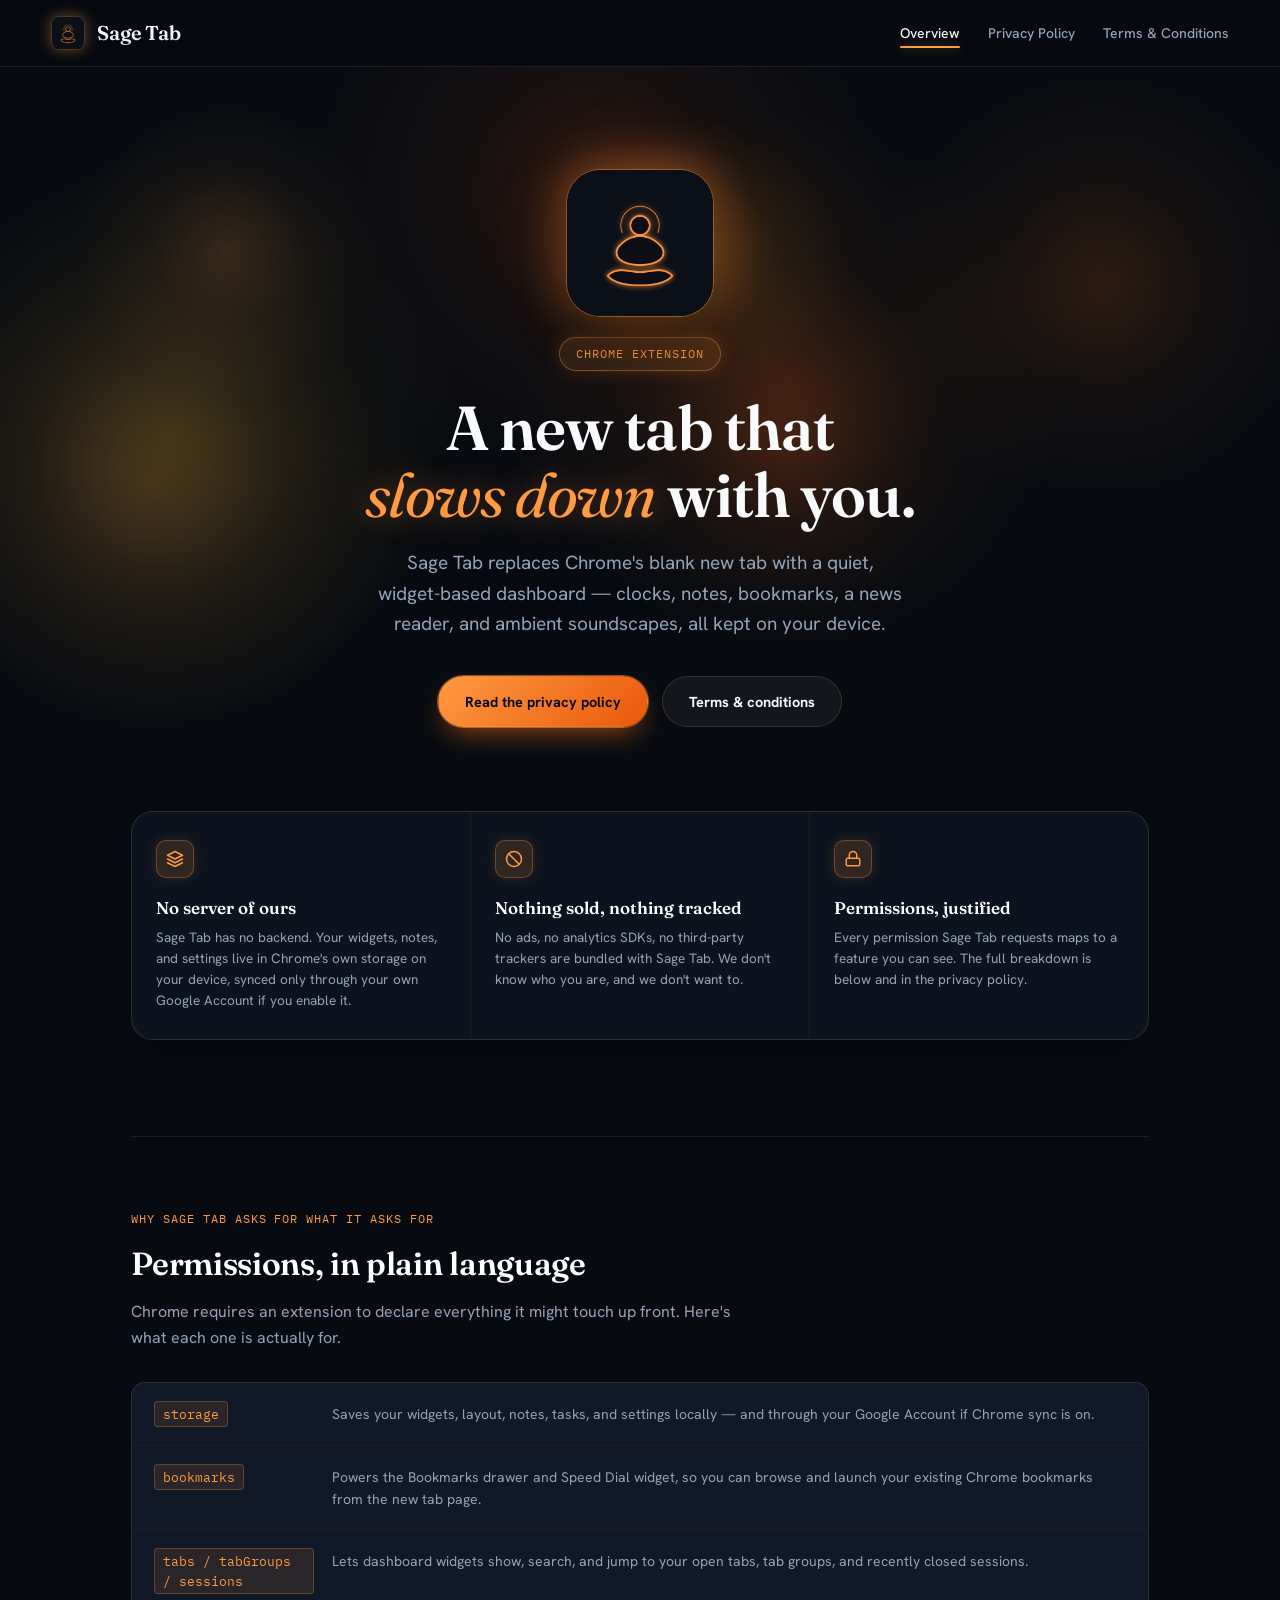
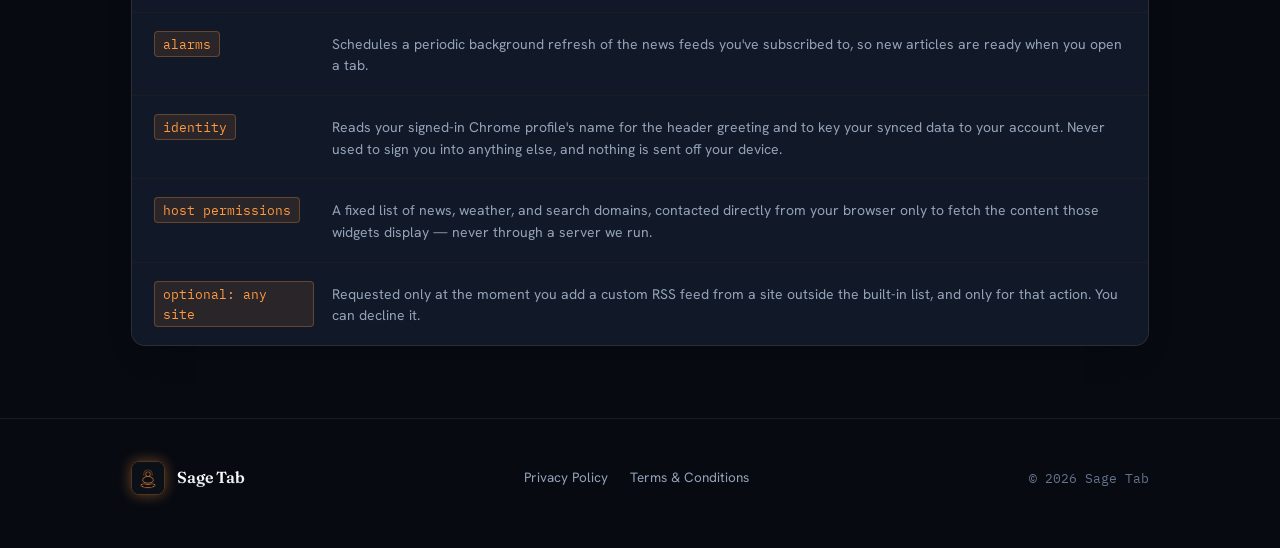
==== index.html @ a37ecef6 "Center larger glowing Zen hero icon above eyebrow and optimize full mobile responsiveness" ====
<!doctype html>
<html lang="en">
<head>
  <meta charset="UTF-8" />
  <meta name="viewport" content="width=device-width, initial-scale=1.0" />
  <title>Sage Tab — A Calm, Intentional New Tab</title>
  <meta name="description" content="Sage Tab is a customizable new-tab dashboard for Chrome: widgets, ambient soundscapes, focus tools, and a smarter search bar. This site hosts its privacy policy and terms." />
  <link rel="icon" href="assets/sage-tab-badge.png?v=4.0" />
  <link rel="preconnect" href="https://fonts.googleapis.com" />
  <link rel="preconnect" href="https://fonts.gstatic.com" crossorigin />
  <link href="https://fonts.googleapis.com/css2?family=Fraunces:ital,wght@0,400..700;1,400..500&family=Hanken+Grotesk:wght@400;500;600;700&family=IBM+Plex+Mono:wght@400;500&display=swap" rel="stylesheet" />
  <link rel="stylesheet" href="assets/style.css?v=4.0" />
</head>
<body>

  <nav class="site-nav">
    <a class="brand" href="index.html">
      <img src="assets/sage-tab-badge.png?v=4.0" alt="Sage Tab Logo" />
      <span>Sage Tab</span>
    </a>
    <ul class="nav-links">
      <li><a href="index.html" aria-current="page">Overview</a></li>
      <li><a href="privacy-policy.html">Privacy Policy</a></li>
      <li><a href="terms.html">Terms &amp; Conditions</a></li>
    </ul>
  </nav>

  <header class="hero">
    <canvas id="hero-canvas" aria-hidden="true"></canvas>
    <div class="wrap hero-content">
      <div class="hero-icon-wrap">
        <img src="assets/sage-tab-badge.png?v=4.0" alt="Sage Tab Icon" class="hero-brand-icon" />
      </div>
      <div class="hero-eyebrow-wrap">
        <span class="eyebrow">Chrome extension</span>
      </div>
      <h1>A new tab that<br /><em>slows down</em> with you.</h1>
      <p class="lede">
        Sage Tab replaces Chrome's blank new tab with a quiet, widget-based dashboard —
        clocks, notes, bookmarks, a news reader, and ambient soundscapes, all kept
        on your device.
      </p>
      <div class="hero-actions">
        <a class="btn btn-primary" href="privacy-policy.html">Read the privacy policy</a>
        <a class="btn btn-ghost" href="terms.html">Terms &amp; conditions</a>
      </div>
    </div>
  </header>

  <main class="wrap">
    <section class="practice-grid" aria-label="Data practices at a glance">
      <div class="practice-cell">
        <div class="glyph" aria-hidden="true">
          <svg width="18" height="18" viewBox="0 0 24 24" fill="none" stroke="currentColor" stroke-width="2" stroke-linecap="round" stroke-linejoin="round"><path d="M12 2 2 7l10 5 10-5-10-5Z"/><path d="M2 17l10 5 10-5"/><path d="M2 12l10 5 10-5"/></svg>
        </div>
        <h3>No server of ours</h3>
        <p>Sage Tab has no backend. Your widgets, notes, and settings live in Chrome's own storage on your device, synced only through your own Google Account if you enable it.</p>
      </div>
      <div class="practice-cell">
        <div class="glyph" aria-hidden="true">
          <svg width="18" height="18" viewBox="0 0 24 24" fill="none" stroke="currentColor" stroke-width="2" stroke-linecap="round" stroke-linejoin="round"><circle cx="12" cy="12" r="10"/><line x1="4.9" y1="4.9" x2="19.1" y2="19.1"/></svg>
        </div>
        <h3>Nothing sold, nothing tracked</h3>
        <p>No ads, no analytics SDKs, no third-party trackers are bundled with Sage Tab. We don't know who you are, and we don't want to.</p>
      </div>
      <div class="practice-cell">
        <div class="glyph" aria-hidden="true">
          <svg width="18" height="18" viewBox="0 0 24 24" fill="none" stroke="currentColor" stroke-width="2" stroke-linecap="round" stroke-linejoin="round"><rect x="3" y="11" width="18" height="10" rx="2"/><path d="M7 11V7a5 5 0 0 1 10 0v4"/></svg>
        </div>
        <h3>Permissions, justified</h3>
        <p>Every permission Sage Tab requests maps to a feature you can see. The full breakdown is below and in the privacy policy.</p>
      </div>
    </section>

    <section class="section" id="permissions">
      <div class="section-head">
        <p class="kicker">Why Sage Tab asks for what it asks for</p>
        <h2>Permissions, in plain language</h2>
        <p>Chrome requires an extension to declare everything it might touch up front. Here's what each one is actually for.</p>
      </div>
      <div class="perm-list">
        <div class="perm-row">
          <code>storage</code>
          <p>Saves your widgets, layout, notes, tasks, and settings locally — and through your Google Account if Chrome sync is on.</p>
        </div>
        <div class="perm-row">
          <code>bookmarks</code>
          <p>Powers the Bookmarks drawer and Speed Dial widget, so you can browse and launch your existing Chrome bookmarks from the new tab page.</p>
        </div>
        <div class="perm-row">
          <code>tabs / tabGroups / sessions</code>
          <p>Lets dashboard widgets show, search, and jump to your open tabs, tab groups, and recently closed sessions.</p>
        </div>
        <div class="perm-row">
          <code>alarms</code>
          <p>Schedules a periodic background refresh of the news feeds you've subscribed to, so new articles are ready when you open a tab.</p>
        </div>
        <div class="perm-row">
          <code>identity</code>
          <p>Reads your signed-in Chrome profile's name for the header greeting and to key your synced data to your account. Never used to sign you into anything else, and nothing is sent off your device.</p>
        </div>
        <div class="perm-row">
          <code>host permissions</code>
          <p>A fixed list of news, weather, and search domains, contacted directly from your browser only to fetch the content those widgets display — never through a server we run.</p>
        </div>
        <div class="perm-row">
          <code>optional: any site</code>
          <p>Requested only at the moment you add a custom RSS feed from a site outside the built-in list, and only for that action. You can decline it.</p>
        </div>
      </div>
    </section>
  </main>

  <footer>
    <div class="wrap footer-inner">
      <a class="brand" href="index.html">
        <img src="assets/sage-tab-badge.png?v=4.0" alt="Sage Tab Logo" />
        <span>Sage Tab</span>
      </a>
      <ul class="foot-links">
        <li><a href="privacy-policy.html">Privacy Policy</a></li>
        <li><a href="terms.html">Terms &amp; Conditions</a></li>
      </ul>
      <p class="copyright">© 2026 Sage Tab</p>
    </div>
  </footer>

  <script src="assets/hero.js?v=4.0"></script>
</body>
</html>
---- assets/style.css ----
/* ============================================================
   Sage Tab — Official Public Site
   Palette: Obsidian Dark Glass & Radiant Glowing Orange (#ff9a40)
   Full mobile responsiveness across all viewport breakpoints.
   ============================================================ */

:root {
  --bg: #070b11;
  --bg-raised: #0d131e;
  --surface: #111827;
  --surface-border: rgba(255, 154, 64, 0.18);
  --hairline: rgba(255, 255, 255, 0.08);

  --text: #f8fafc;
  --text-dim: #94a3b8;
  --text-faint: #64748b;

  --orange: #ff9a40;
  --orange-vibrant: #f97316;
  --orange-deep: #ea580c;
  --orange-glow: rgba(255, 154, 64, 0.4);
  --orange-subtle: rgba(255, 154, 64, 0.12);
  --orange-border: rgba(255, 154, 64, 0.35);

  --radius-sm: 8px;
  --radius-md: 14px;
  --radius-lg: 22px;

  --font-display: "Fraunces", "Iowan Old Style", ui-serif, Georgia, serif;
  --font-body: "Hanken Grotesk", "Segoe UI", system-ui, -apple-system, sans-serif;
  --font-mono: "IBM Plex Mono", ui-monospace, "SFMono-Regular", Menlo, monospace;

  color-scheme: dark;
}

* {
  box-sizing: border-box;
}

html, body {
  max-width: 100%;
  overflow-x: hidden;
}

html {
  scroll-behavior: smooth;
}

@media (prefers-reduced-motion: reduce) {
  html {
    scroll-behavior: auto;
  }
  *,
  *::before,
  *::after {
    animation-duration: 0.001ms !important;
    animation-iteration-count: 1 !important;
    transition-duration: 0.001ms !important;
  }
}

body {
  margin: 0;
  background: var(--bg);
  color: var(--text);
  font-family: var(--font-body);
  font-size: 16px;
  line-height: 1.6;
  -webkit-font-smoothing: antialiased;
}

::selection {
  background: var(--orange-glow);
  color: #ffffff;
}

a {
  color: var(--orange);
  text-decoration-color: rgba(255, 154, 64, 0.35);
  text-underline-offset: 3px;
  transition: color 0.15s ease, text-decoration-color 0.15s ease;
}
a:hover {
  color: #ffb366;
  text-decoration-color: #ffb366;
}
a:focus-visible,
button:focus-visible {
  outline: 2px solid var(--orange);
  outline-offset: 3px;
  border-radius: 4px;
}

img {
  max-width: 100%;
}

/* ---------- layout shell ---------- */

.wrap {
  width: 100%;
  max-width: 1120px;
  margin: 0 auto;
  padding: 0 clamp(16px, 4vw, 56px);
}

.site-nav {
  position: sticky;
  top: 0;
  z-index: 40;
  display: flex;
  align-items: center;
  justify-content: space-between;
  padding: 16px clamp(16px, 4vw, 56px);
  background: rgba(7, 11, 17, 0.92);
  backdrop-filter: blur(18px);
  -webkit-backdrop-filter: blur(18px);
  border-bottom: 1px solid var(--hairline);
  transition: padding 0.2s ease;
}

.brand {
  display: inline-flex;
  align-items: center;
  gap: 12px;
  text-decoration: none;
  color: var(--text);
  transition: opacity 0.15s ease;
}
.brand:hover {
  opacity: 0.95;
}
.brand img {
  width: 34px;
  height: 34px;
  object-fit: cover;
  border-radius: 8px;
  box-shadow: 0 0 14px var(--orange-glow);
  display: block;
  border: 1px solid rgba(255, 154, 64, 0.3);
  transition: transform 0.2s cubic-bezier(0.16, 1, 0.3, 1), box-shadow 0.2s ease;
}
.brand:hover img {
  transform: scale(1.08);
  box-shadow: 0 0 20px rgba(255, 154, 64, 0.7);
}
.brand span {
  font-family: var(--font-display);
  font-weight: 600;
  font-size: 20px;
  letter-spacing: -0.01em;
  background: linear-gradient(180deg, #ffffff 40%, #cbd5e1 100%);
  -webkit-background-clip: text;
  -webkit-text-fill-color: transparent;
}

.nav-links {
  display: flex;
  align-items: center;
  gap: clamp(12px, 2.5vw, 28px);
  list-style: none;
  margin: 0;
  padding: 0;
}
.nav-links a {
  color: var(--text-dim);
  font-size: 14px;
  font-weight: 500;
  text-decoration: none;
  transition: color 0.15s ease;
  white-space: nowrap;
}
.nav-links a:hover,
.nav-links a[aria-current="page"] {
  color: var(--text);
}
.nav-links a[aria-current="page"] {
  position: relative;
}
.nav-links a[aria-current="page"]::after {
  content: "";
  position: absolute;
  left: 0;
  right: 0;
  bottom: -6px;
  height: 2px;
  background: var(--orange);
  border-radius: 2px;
  box-shadow: 0 0 10px var(--orange-glow);
}

/* ---------- hero ---------- */

.hero {
  position: relative;
  overflow: hidden;
  padding: clamp(48px, 8vw, 104px) 0 clamp(44px, 7vw, 84px);
  text-align: center;
}

#hero-canvas {
  position: absolute;
  inset: 0;
  width: 100%;
  height: 100%;
  z-index: 0;
  opacity: 0.9;
  pointer-events: none;
}

.hero-content {
  position: relative;
  z-index: 1;
  display: flex;
  flex-direction: column;
  align-items: center;
  text-align: center;
}

/* Master Hero Brand Mark — Perfectly Centered Above Eyebrow */
.hero-icon-wrap {
  position: relative;
  display: flex;
  align-items: center;
  justify-content: center;
  margin: 0 auto 20px auto;
  width: fit-content;
}
.hero-icon-wrap::before {
  content: "";
  position: absolute;
  inset: -32px;
  border-radius: 50%;
  background: radial-gradient(circle, rgba(255, 154, 64, 0.45) 0%, rgba(234, 88, 12, 0.18) 50%, transparent 75%);
  filter: blur(28px);
  z-index: -1;
  pointer-events: none;
  animation: pulseAura 4.5s ease-in-out infinite alternate;
}
@keyframes pulseAura {
  0% {
    transform: scale(0.92);
    opacity: 0.7;
  }
  100% {
    transform: scale(1.1);
    opacity: 1;
  }
}
.hero-brand-icon {
  width: clamp(124px, 16vw, 148px);
  height: clamp(124px, 16vw, 148px);
  object-fit: cover;
  border-radius: clamp(26px, 3.5vw, 34px);
  box-shadow: 0 0 45px var(--orange-glow), 0 16px 40px rgba(0, 0, 0, 0.75);
  border: 1.5px solid rgba(255, 154, 64, 0.45);
  transition: transform 0.3s cubic-bezier(0.16, 1, 0.3, 1), box-shadow 0.3s ease;
  display: block;
}
.hero-brand-icon:hover {
  transform: scale(1.06) translateY(-3px);
  box-shadow: 0 0 60px rgba(255, 154, 64, 0.8), 0 20px 50px rgba(0, 0, 0, 0.85);
}

/* Eyebrow Block Wrapper */
.hero-eyebrow-wrap {
  display: flex;
  justify-content: center;
  align-items: center;
  width: 100%;
  margin: 0 auto 24px auto;
}

.eyebrow {
  display: inline-flex;
  align-items: center;
  justify-content: center;
  gap: 8px;
  font-family: var(--font-mono);
  font-size: 12px;
  letter-spacing: 0.08em;
  text-transform: uppercase;
  color: var(--orange);
  background: rgba(255, 154, 64, 0.12);
  border: 1px solid rgba(255, 154, 64, 0.38);
  box-shadow: 0 0 18px rgba(255, 154, 64, 0.18);
  padding: 6px 16px;
  border-radius: 999px;
  margin: 0;
}

.hero h1 {
  font-family: var(--font-display);
  font-weight: 600;
  font-size: clamp(34px, 5.5vw, 62px);
  line-height: 1.08;
  letter-spacing: -0.015em;
  margin: 0 0 20px;
  text-wrap: balance;
}
.hero h1 em {
  font-style: italic;
  font-weight: 400;
  color: var(--orange);
  text-shadow: 0 0 35px rgba(255, 154, 64, 0.45);
}

.hero p.lede {
  max-width: 580px;
  margin: 0 auto 36px;
  color: var(--text-dim);
  font-size: clamp(15.5px, 2vw, 19px);
  line-height: 1.6;
  text-wrap: balance;
}

.hero-actions {
  display: flex;
  align-items: center;
  justify-content: center;
  gap: 14px;
  flex-wrap: wrap;
  width: 100%;
}

.btn {
  display: inline-flex;
  align-items: center;
  justify-content: center;
  gap: 8px;
  padding: 13px 26px;
  border-radius: 999px;
  font-size: 14.5px;
  font-weight: 700;
  text-decoration: none;
  border: 1px solid transparent;
  cursor: pointer;
  transition: transform 0.15s cubic-bezier(0.2, 0, 0, 1), background 0.2s ease, border-color 0.2s ease, box-shadow 0.2s ease;
  white-space: nowrap;
}
.btn:active {
  transform: scale(0.96);
}
.btn-primary {
  background: linear-gradient(135deg, #ff9a40 0%, #ea580c 100%);
  color: #070b11;
  box-shadow: 0 0 0 1px rgba(255, 154, 64, 0.5), 0 12px 28px -8px rgba(249, 115, 22, 0.6);
}
.btn-primary:hover {
  background: linear-gradient(135deg, #ffb366 0%, #f97316 100%);
  color: #04070a;
  box-shadow: 0 0 0 1px rgba(255, 154, 64, 0.7), 0 16px 36px -8px rgba(249, 115, 22, 0.75);
  transform: translateY(-1px);
}
.btn-ghost {
  background: rgba(255, 255, 255, 0.05);
  border-color: var(--surface-border);
  color: var(--text);
  backdrop-filter: blur(8px);
  -webkit-backdrop-filter: blur(8px);
}
.btn-ghost:hover {
  background: rgba(255, 154, 64, 0.1);
  border-color: var(--orange-border);
  color: #ffffff;
  transform: translateY(-1px);
}

/* ---------- data-practices strip ---------- */

.practice-grid {
  display: grid;
  grid-template-columns: repeat(3, 1fr);
  gap: 1px;
  background: var(--hairline);
  border: 1px solid var(--hairline);
  border-radius: var(--radius-lg);
  overflow: hidden;
  margin: 0 0 clamp(48px, 8vw, 96px);
  box-shadow: 0 20px 40px -20px rgba(0, 0, 0, 0.6);
}
.practice-cell {
  background: var(--bg-raised);
  padding: 28px 24px;
  transition: background 0.2s ease;
}
.practice-cell:hover {
  background: var(--surface);
}
.practice-cell .glyph {
  width: 38px;
  height: 38px;
  border-radius: 10px;
  background: rgba(255, 154, 64, 0.14);
  border: 1px solid rgba(255, 154, 64, 0.3);
  color: var(--orange);
  display: flex;
  align-items: center;
  justify-content: center;
  margin-bottom: 16px;
  box-shadow: 0 0 12px rgba(255, 154, 64, 0.15);
}
.practice-cell h3 {
  font-family: var(--font-display);
  font-weight: 600;
  font-size: 17px;
  margin: 0 0 6px;
  color: #ffffff;
}
.practice-cell p {
  margin: 0;
  color: var(--text-dim);
  font-size: 13.5px;
  line-height: 1.55;
}

/* ---------- section shell (index sections) ---------- */

.section {
  padding: clamp(36px, 6vw, 72px) 0;
  border-top: 1px solid var(--hairline);
}
.section-head {
  max-width: 620px;
  margin: 0 0 32px;
}
.section-head .kicker {
  font-family: var(--font-mono);
  font-size: 12px;
  letter-spacing: 0.08em;
  text-transform: uppercase;
  color: var(--orange);
  margin: 0 0 10px;
}
.section-head h2 {
  font-family: var(--font-display);
  font-weight: 600;
  font-size: clamp(24px, 3.4vw, 32px);
  margin: 0 0 10px;
  letter-spacing: -0.01em;
  color: #ffffff;
}
.section-head p {
  color: var(--text-dim);
  margin: 0;
}

.perm-list {
  display: grid;
  gap: 1px;
  background: var(--hairline);
  border: 1px solid var(--hairline);
  border-radius: var(--radius-md);
  overflow: hidden;
  box-shadow: 0 16px 32px -16px rgba(0, 0, 0, 0.4);
}
.perm-row {
  background: var(--surface);
  padding: 18px 22px;
  display: grid;
  grid-template-columns: 160px 1fr;
  gap: 18px;
  align-items: baseline;
  transition: background 0.15s ease;
}
.perm-row:hover {
  background: #151e2e;
}
.perm-row code {
  font-family: var(--font-mono);
  font-size: 12.5px;
  color: var(--orange);
  background: rgba(255, 154, 64, 0.1);
  border: 1px solid rgba(255, 154, 64, 0.28);
  padding: 2px 8px;
  border-radius: 4px;
  width: fit-content;
}
.perm-row p {
  margin: 0;
  color: var(--text-dim);
  font-size: 14px;
  line-height: 1.55;
}

/* ---------- article (policy pages) ---------- */

.article-head {
  padding: clamp(40px, 8vw, 80px) 0 20px;
  border-bottom: 1px solid var(--hairline);
  margin-bottom: 36px;
}
.article-head .kicker {
  font-family: var(--font-mono);
  font-size: 12px;
  letter-spacing: 0.08em;
  text-transform: uppercase;
  color: var(--orange);
  margin: 0 0 14px;
}
.article-head h1 {
  font-family: var(--font-display);
  font-weight: 600;
  font-size: clamp(30px, 5vw, 46px);
  letter-spacing: -0.015em;
  margin: 0 0 14px;
  text-wrap: balance;
  color: #ffffff;
}
.article-head .meta {
  color: var(--text-faint);
  font-size: 13.5px;
  font-family: var(--font-mono);
}

.article-layout {
  display: grid;
  grid-template-columns: 200px minmax(0, 680px);
  gap: 56px;
  padding-bottom: clamp(56px, 10vw, 120px);
}

.toc {
  position: sticky;
  top: 90px;
  align-self: start;
  font-size: 13px;
}
.toc h4 {
  margin: 0 0 12px;
  color: var(--text-faint);
  font-size: 11.5px;
  letter-spacing: 0.06em;
  text-transform: uppercase;
  font-weight: 600;
}
.toc ol {
  list-style: none;
  margin: 0;
  padding: 0;
  display: flex;
  flex-direction: column;
  gap: 9px;
}
.toc a {
  color: var(--text-dim);
  text-decoration: none;
  transition: color 0.15s ease;
}
.toc a:hover {
  color: var(--orange);
}

article.prose h2 {
  font-family: var(--font-display);
  font-weight: 600;
  font-size: 22px;
  margin: 36px 0 14px;
  letter-spacing: -0.01em;
  scroll-margin-top: 90px;
  color: #ffffff;
}
article.prose h2:first-child {
  margin-top: 0;
}
article.prose h3 {
  font-size: 16px;
  font-weight: 700;
  margin: 24px 0 8px;
  color: var(--text);
}
article.prose p {
  color: var(--text-dim);
  margin: 0 0 14px;
}
article.prose ul,
article.prose ol {
  color: var(--text-dim);
  margin: 0 0 16px;
  padding-left: 22px;
}
article.prose li {
  margin-bottom: 6px;
}
article.prose li::marker {
  color: var(--orange);
}
article.prose strong {
  color: var(--text);
  font-weight: 600;
}
article.prose a {
  font-weight: 500;
}
.placeholder {
  background: rgba(255, 154, 64, 0.14);
  border: 1px dashed rgba(255, 154, 64, 0.45);
  color: #ffb366;
  padding: 1px 6px;
  border-radius: 5px;
  font-family: var(--font-mono);
  font-size: 0.86em;
  white-space: nowrap;
}
.callout {
  background: var(--surface);
  border: 1px solid var(--surface-border);
  border-left: 3px solid var(--orange);
  border-radius: var(--radius-sm);
  padding: 16px 20px;
  margin: 0 0 22px;
  color: var(--text-dim);
  font-size: 14px;
  box-shadow: 0 8px 24px -8px rgba(0, 0, 0, 0.35);
}
.callout strong {
  color: var(--text);
}

/* ---------- footer ---------- */

footer {
  border-top: 1px solid var(--hairline);
  padding: 36px 0 48px;
  background: rgba(7, 11, 17, 0.6);
}
.footer-inner {
  display: flex;
  align-items: center;
  justify-content: space-between;
  flex-wrap: wrap;
  gap: 16px;
}
.footer-inner .brand span {
  font-size: 16px;
}
footer .foot-links {
  display: flex;
  gap: 22px;
  list-style: none;
  margin: 0;
  padding: 0;
  font-size: 13.5px;
}
footer .foot-links a {
  color: var(--text-dim);
  text-decoration: none;
  transition: color 0.15s ease;
}
footer .foot-links a:hover {
  color: var(--text);
}
footer .copyright {
  color: var(--text-faint);
  font-size: 12.5px;
  font-family: var(--font-mono);
}

/* ============================================================
   RESPONSIVE MEDIA QUERIES (TABLETS & MOBILE DEVICES)
   ============================================================ */

@media (max-width: 860px) {
  .article-layout {
    grid-template-columns: 1fr;
    gap: 28px;
  }
  .toc {
    position: static;
    border-bottom: 1px solid var(--hairline);
    padding-bottom: 20px;
  }
}

@media (max-width: 768px) {
  .practice-grid {
    grid-template-columns: 1fr;
    border-radius: var(--radius-md);
    margin-bottom: 44px;
  }
  .practice-cell {
    padding: 24px 20px;
  }
}

@media (max-width: 640px) {
  .site-nav {
    flex-direction: column;
    align-items: center;
    gap: 12px;
    padding: 12px 16px;
  }
  .nav-links {
    gap: 16px;
    flex-wrap: wrap;
    justify-content: center;
  }
  .nav-links a {
    font-size: 13.5px;
  }

  .hero {
    padding: 36px 0 36px;
  }
  .hero-icon-wrap {
    margin-bottom: 16px;
  }
  .hero-eyebrow-wrap {
    margin-bottom: 20px;
  }
  .hero-brand-icon {
    width: 112px;
    height: 112px;
    border-radius: 24px;
  }
  .hero h1 {
    font-size: 32px;
    line-height: 1.15;
    margin-bottom: 16px;
  }
  .hero p.lede {
    font-size: 15px;
    line-height: 1.55;
    margin-bottom: 28px;
    padding: 0 6px;
  }
  .hero-actions {
    flex-direction: column;
    width: 100%;
    gap: 12px;
  }
  .hero-actions .btn {
    width: 100%;
    justify-content: center;
    padding: 14px 20px;
  }

  .perm-row {
    grid-template-columns: 1fr;
    gap: 6px;
    padding: 14px 16px;
  }
  .perm-row code {
    word-break: break-all;
  }

  .footer-inner {
    flex-direction: column;
    text-align: center;
    gap: 16px;
  }
  footer .foot-links {
    justify-content: center;
    flex-wrap: wrap;
    gap: 14px;
  }
}
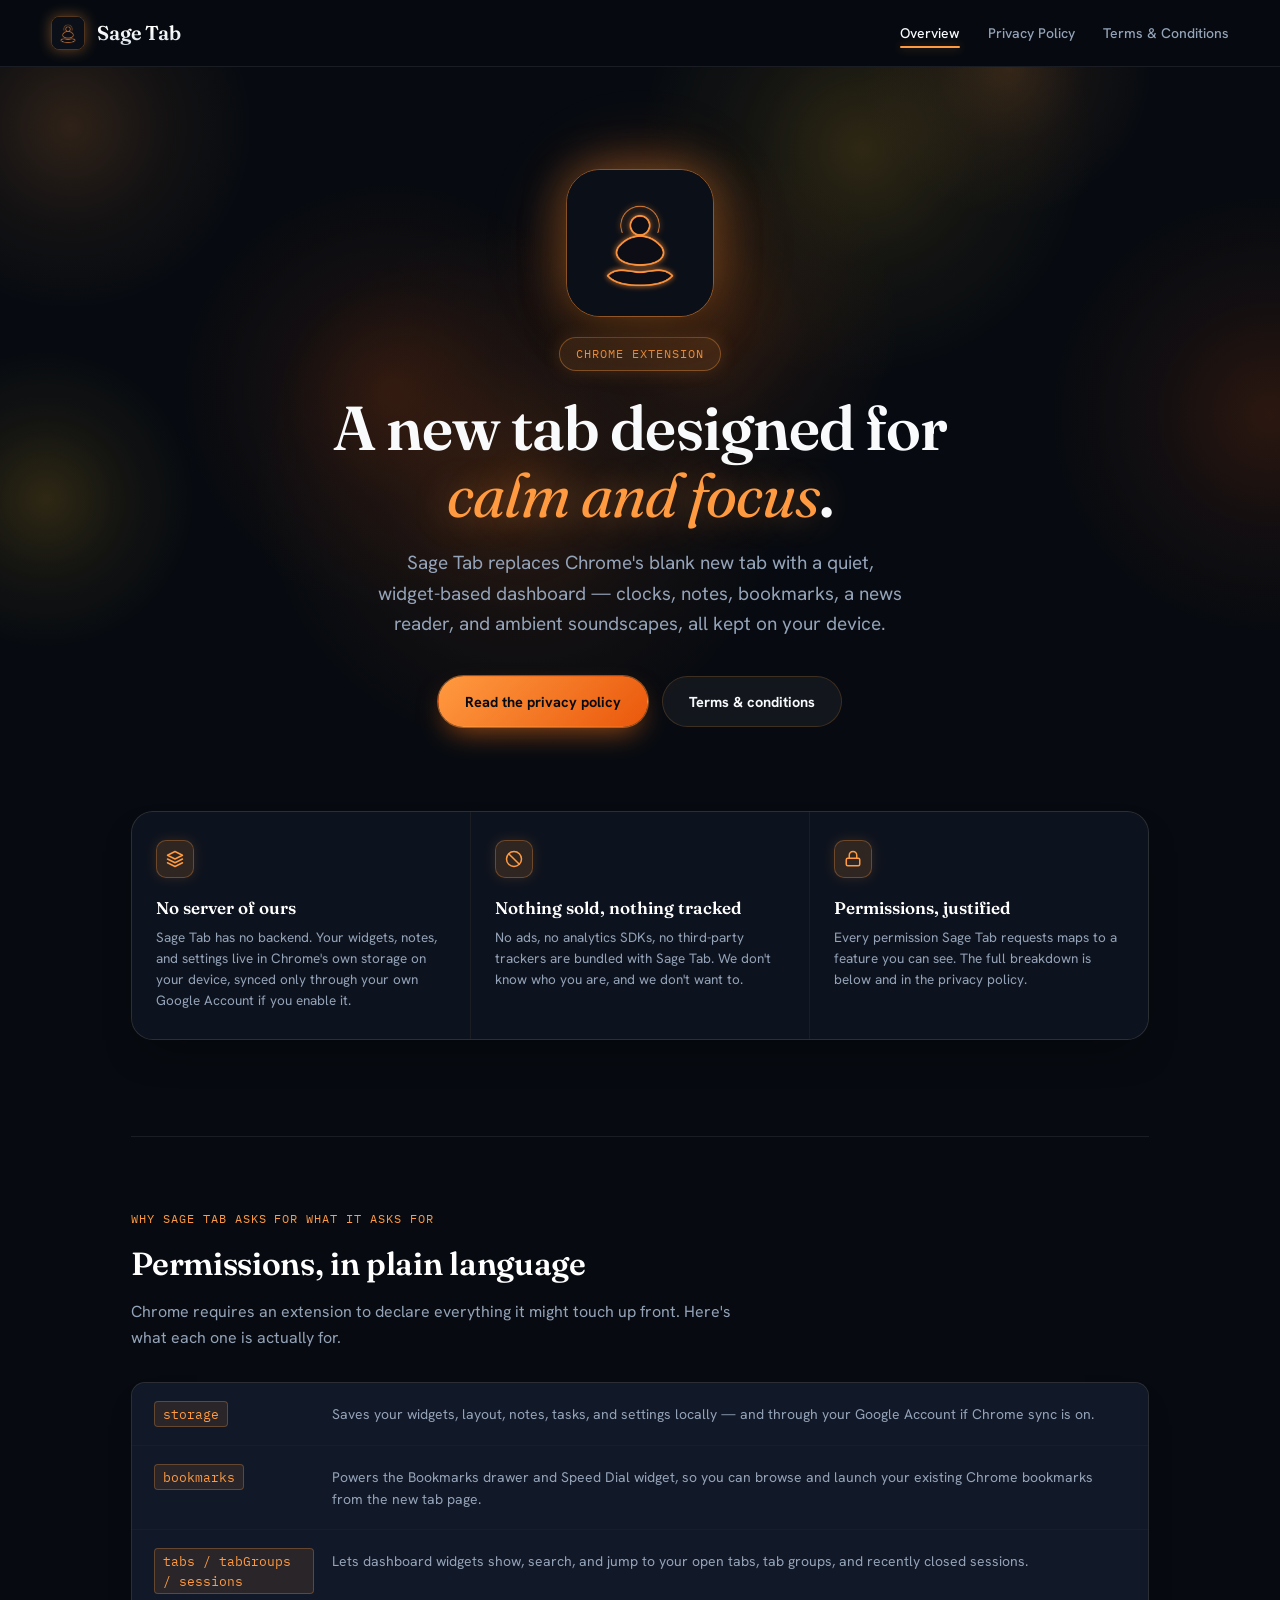
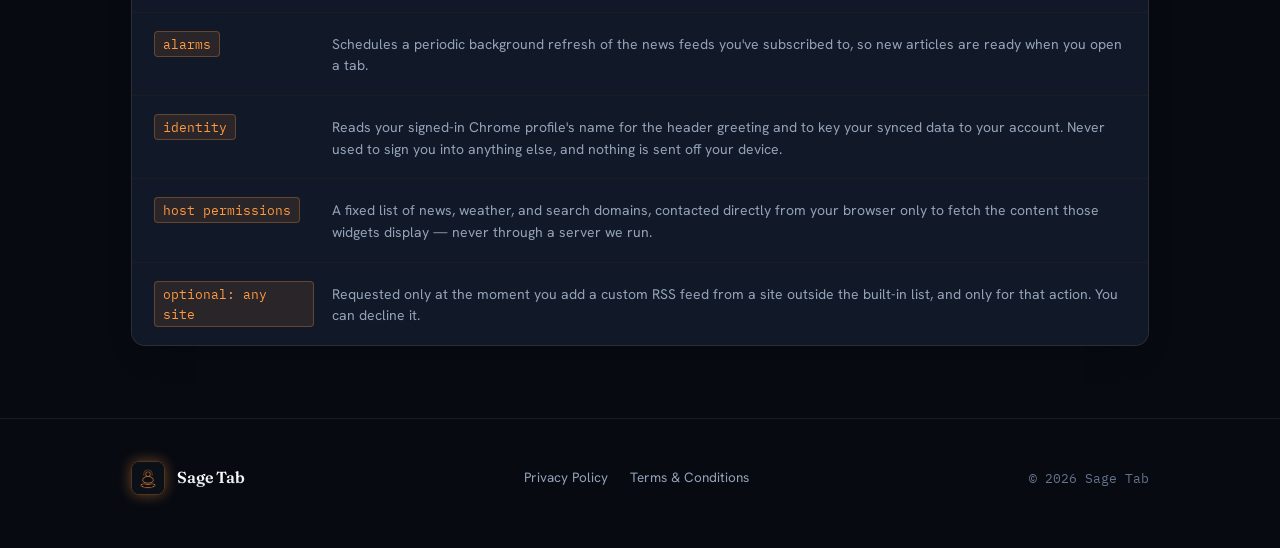
==== commit 9ffa3e0d: "Update hero title to 'A new tab designed for calm and focus'" ====
--- a/index.html
+++ b/index.html
@@ -34,7 +34,7 @@
       <div class="hero-eyebrow-wrap">
         <span class="eyebrow">Chrome extension</span>
       </div>
-      <h1>A new tab that<br /><em>slows down</em> with you.</h1>
+      <h1>A new tab designed for<br /><em>calm and focus</em>.</h1>
       <p class="lede">
         Sage Tab replaces Chrome's blank new tab with a quiet, widget-based dashboard —
         clocks, notes, bookmarks, a news reader, and ambient soundscapes, all kept
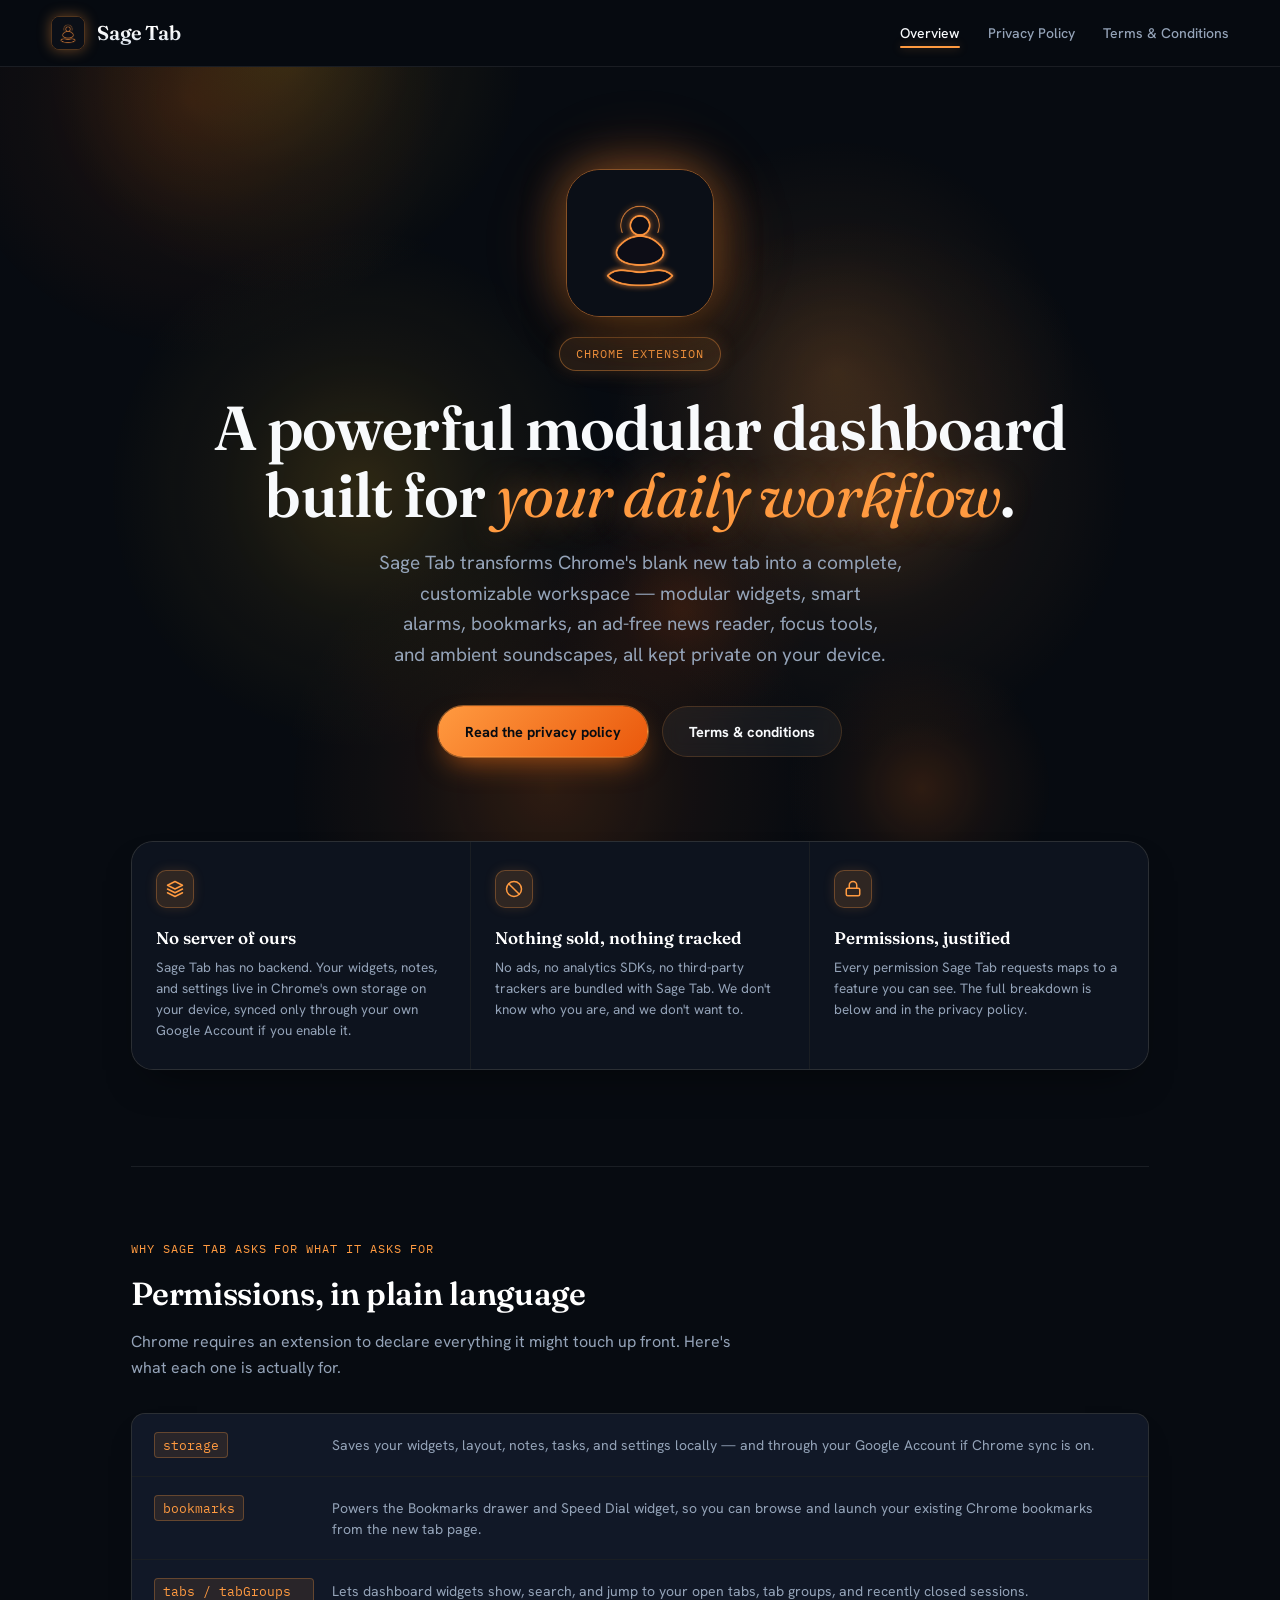
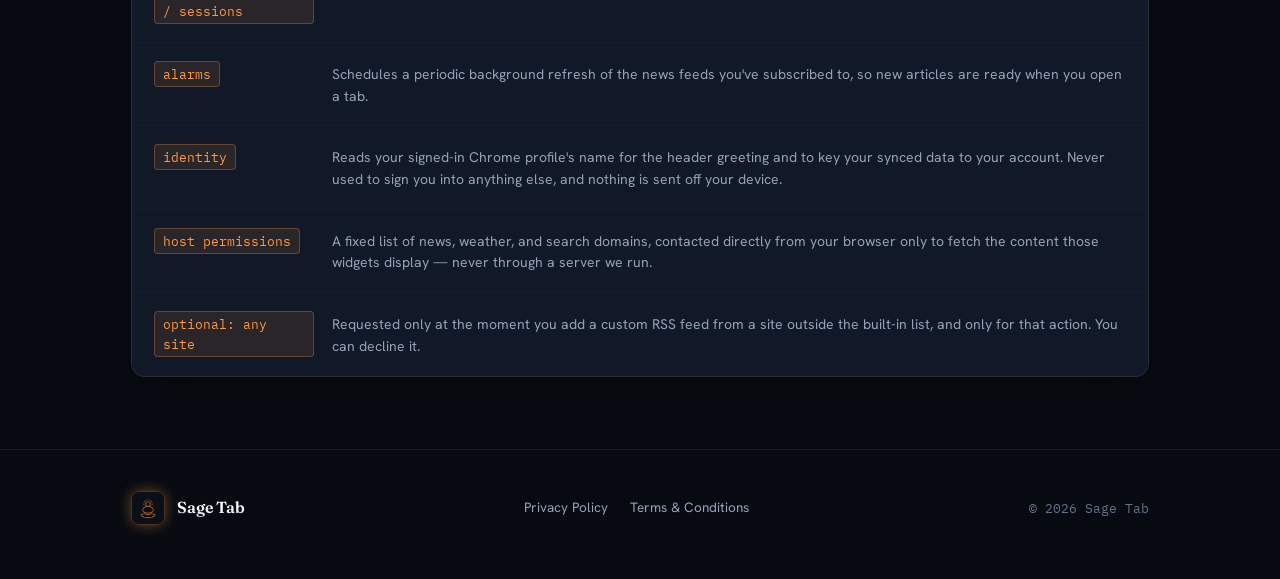
==== commit 82664459: "Update headline to 'A powerful modular dashboard built for your daily workflow'" ====
--- a/index.html
+++ b/index.html
@@ -34,11 +34,11 @@
       <div class="hero-eyebrow-wrap">
         <span class="eyebrow">Chrome extension</span>
       </div>
-      <h1>A new tab designed for<br /><em>calm and focus</em>.</h1>
+      <h1>A powerful modular dashboard<br />built for <em>your daily workflow</em>.</h1>
       <p class="lede">
-        Sage Tab replaces Chrome's blank new tab with a quiet, widget-based dashboard —
-        clocks, notes, bookmarks, a news reader, and ambient soundscapes, all kept
-        on your device.
+        Sage Tab transforms Chrome's blank new tab into a complete, customizable workspace —
+        modular widgets, smart alarms, bookmarks, an ad-free news reader, focus tools,
+        and ambient soundscapes, all kept private on your device.
       </p>
       <div class="hero-actions">
         <a class="btn btn-primary" href="privacy-policy.html">Read the privacy policy</a>
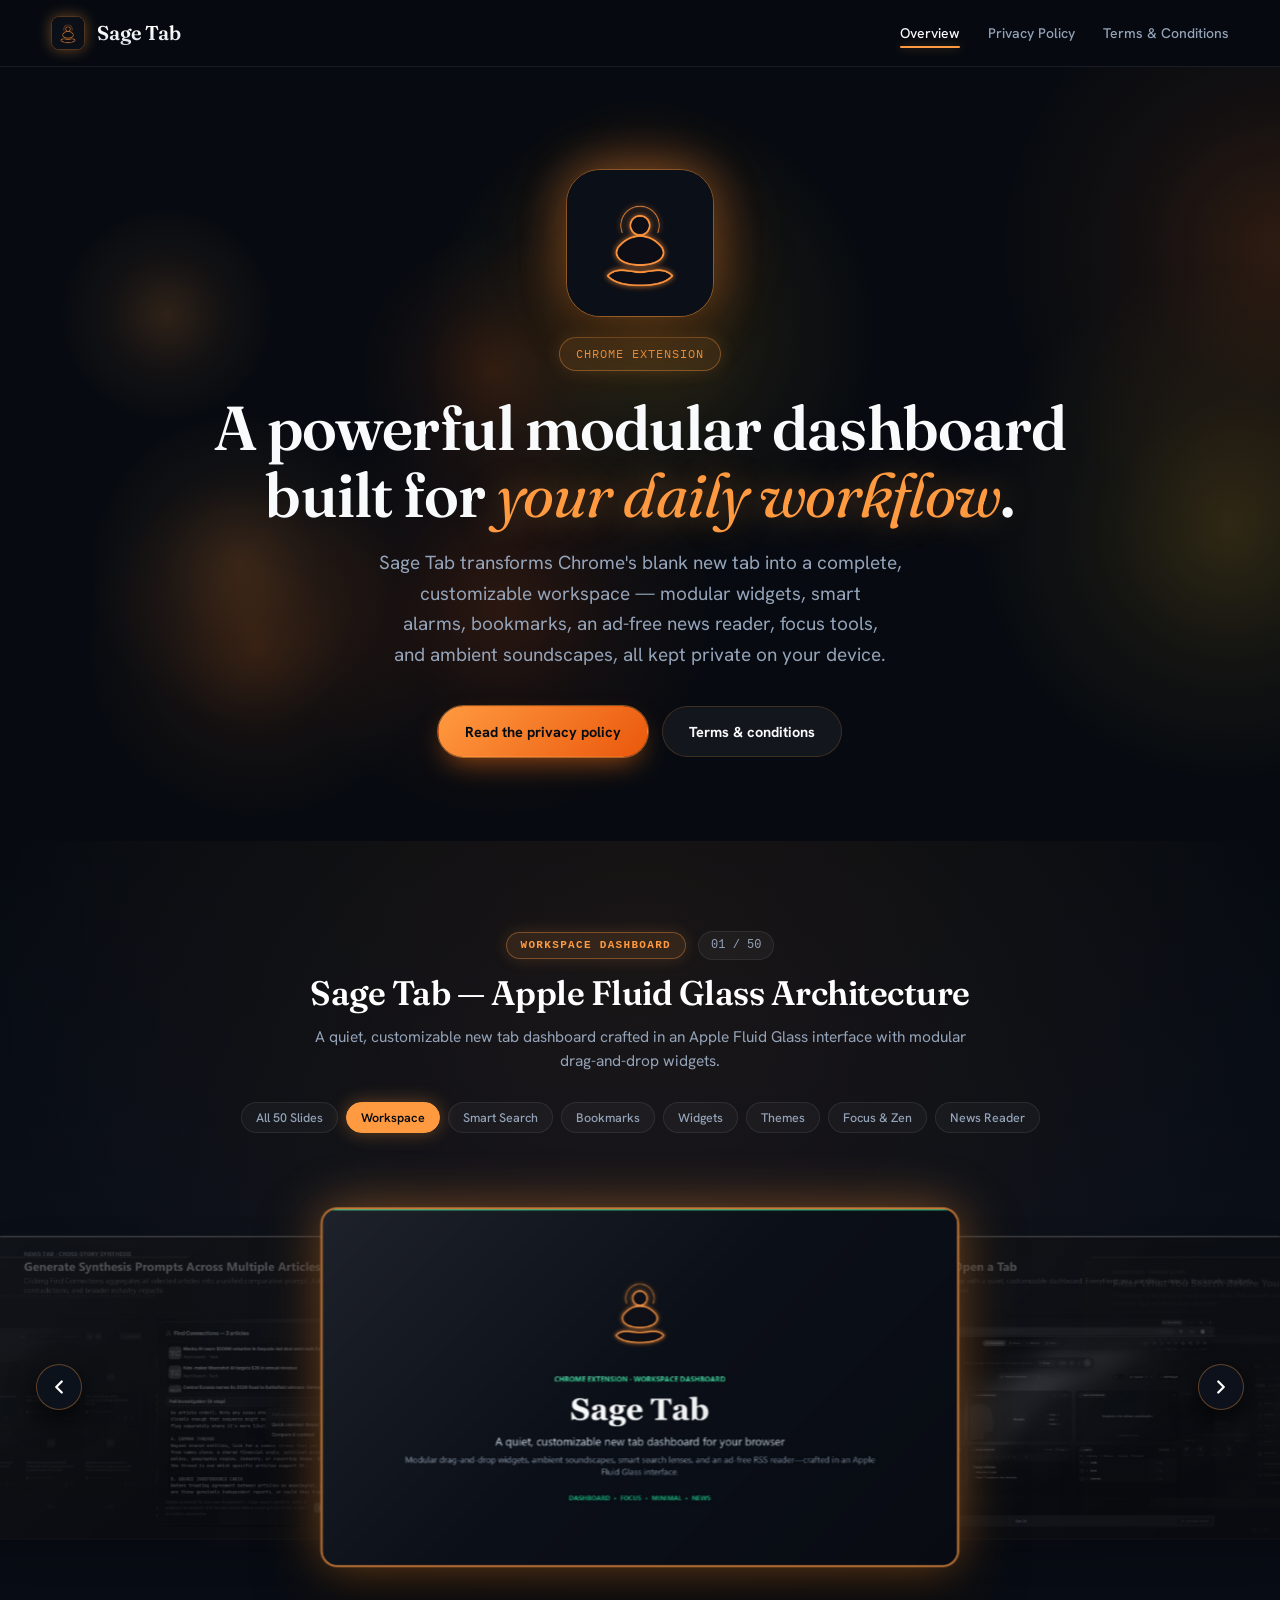
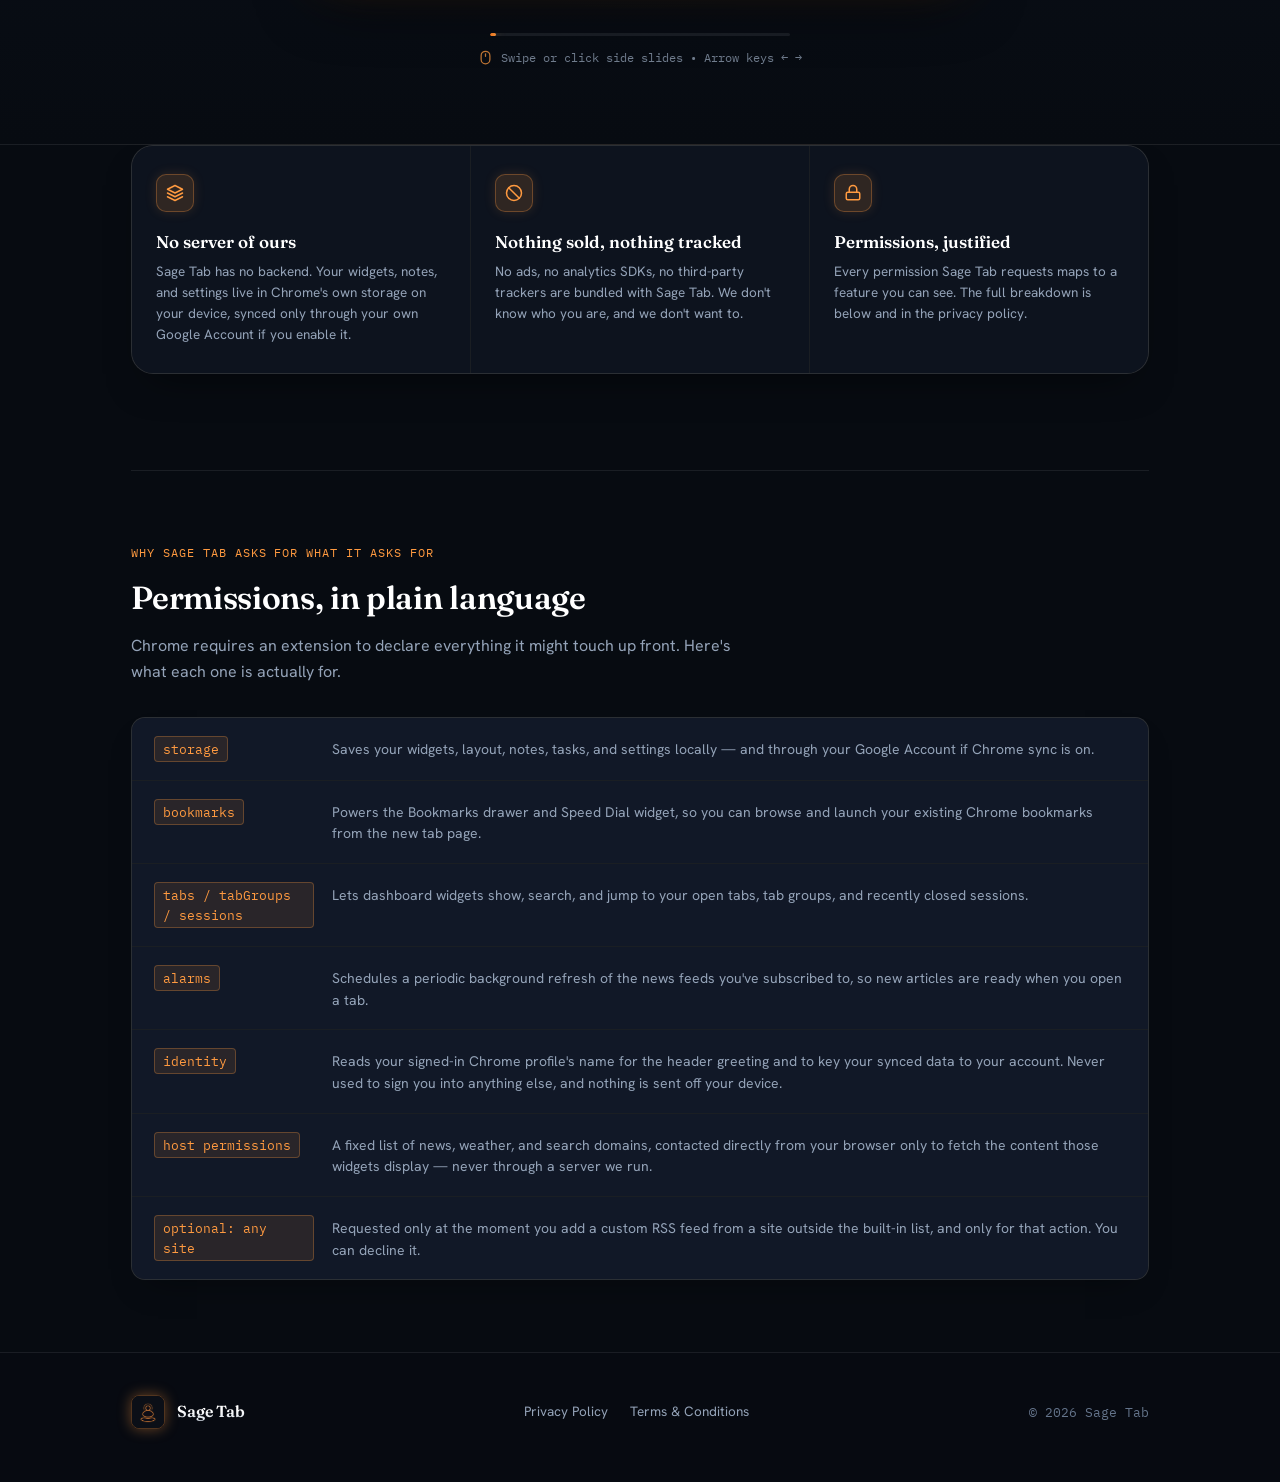
==== commit b41204e0: "Add horizontal 50-slide cover flow showcase with dynamic text and desaturated side cards" ====
--- a/index.html
+++ b/index.html
@@ -9,7 +9,7 @@
   <link rel="preconnect" href="https://fonts.googleapis.com" />
   <link rel="preconnect" href="https://fonts.gstatic.com" crossorigin />
   <link href="https://fonts.googleapis.com/css2?family=Fraunces:ital,wght@0,400..700;1,400..500&family=Hanken+Grotesk:wght@400;500;600;700&family=IBM+Plex+Mono:wght@400;500&display=swap" rel="stylesheet" />
-  <link rel="stylesheet" href="assets/style.css?v=4.0" />
+  <link rel="stylesheet" href="assets/style.css?v=5.0" />
 </head>
 <body>
 
@@ -46,6 +46,65 @@
       </div>
     </div>
   </header>
+
+  <!-- Horizontal Cover Flow Feature Showcase (50 PPT Slides) -->
+  <section class="showcase-section" id="feature-showcase" aria-label="Feature Showcase Cover Flow">
+    <div class="wrap showcase-wrap">
+      
+      <!-- Dynamic Text Header ABOVE the images -->
+      <div class="showcase-header" id="showcase-text-wrap">
+        <div class="showcase-meta-row">
+          <span class="showcase-kicker-pill" id="showcase-category">WORKSPACE DASHBOARD</span>
+          <span class="showcase-counter" id="showcase-counter">01 / 50</span>
+        </div>
+        <h2 class="showcase-title" id="showcase-title">Sage Tab — Apple Fluid Glass Architecture</h2>
+        <p class="showcase-desc" id="showcase-desc">A quiet, customizable new tab dashboard crafted in an Apple Fluid Glass interface with modular drag-and-drop widgets.</p>
+      </div>
+
+      <!-- Category Jump Filter Pills -->
+      <div class="showcase-pills-bar" aria-label="Feature categories">
+        <button class="showcase-pill active" data-category="ALL">All 50 Slides</button>
+        <button class="showcase-pill" data-category="WORKSPACE DASHBOARD">Workspace</button>
+        <button class="showcase-pill" data-category="SMART SEARCH">Smart Search</button>
+        <button class="showcase-pill" data-category="BOOKMARKS &amp; TABS">Bookmarks</button>
+        <button class="showcase-pill" data-category="WIDGETS &amp; WORKSPACES">Widgets</button>
+        <button class="showcase-pill" data-category="CUSTOMIZATION &amp; THEMES">Themes</button>
+        <button class="showcase-pill" data-category="FOCUS &amp; MINDFULNESS">Focus &amp; Zen</button>
+        <button class="showcase-pill" data-category="RSS NEWS READER">News Reader</button>
+      </div>
+
+      <!-- Cover Flow Stage with Navigation Controls -->
+      <div class="coverflow-container">
+        <button class="coverflow-nav-btn prev-btn" id="showcase-prev" aria-label="Previous slide">
+          <svg width="22" height="22" viewBox="0 0 24 24" fill="none" stroke="currentColor" stroke-width="2.5" stroke-linecap="round" stroke-linejoin="round">
+            <path d="m15 18-6-6 6-6"/>
+          </svg>
+        </button>
+
+        <div class="coverflow-stage" id="coverflow-stage">
+          <!-- Slide cards dynamically rendered and positioned by showcase.js -->
+        </div>
+
+        <button class="coverflow-nav-btn next-btn" id="showcase-next" aria-label="Next slide">
+          <svg width="22" height="22" viewBox="0 0 24 24" fill="none" stroke="currentColor" stroke-width="2.5" stroke-linecap="round" stroke-linejoin="round">
+            <path d="m9 18 6-6-6-6"/>
+          </svg>
+        </button>
+      </div>
+
+      <!-- Bottom Progress Track & Interaction Hint -->
+      <div class="showcase-footer-bar">
+        <div class="showcase-progress-track">
+          <div class="showcase-progress-bar" id="showcase-progress"></div>
+        </div>
+        <div class="showcase-hint">
+          <svg width="15" height="15" viewBox="0 0 24 24" fill="none" stroke="currentColor" stroke-width="2" stroke-linecap="round" stroke-linejoin="round"><rect width="14" height="20" x="5" y="2" rx="7"/><path d="M12 6v4"/></svg>
+          <span>Swipe or click side slides &bull; Arrow keys &larr; &rarr;</span>
+        </div>
+      </div>
+
+    </div>
+  </section>
 
   <main class="wrap">
     <section class="practice-grid" aria-label="Data practices at a glance">
@@ -126,5 +185,6 @@
   </footer>
 
   <script src="assets/hero.js?v=4.0"></script>
+  <script src="assets/showcase.js?v=5.0"></script>
 </body>
 </html>
--- a/assets/style.css
+++ b/assets/style.css
@@ -414,6 +414,432 @@
   line-height: 1.55;
 }
 
+/* ============================================================
+   Feature Showcase — Horizontal Cover Flow Section
+   ============================================================ */
+
+.showcase-section {
+  position: relative;
+  padding: clamp(52px, 7vw, 92px) 0 clamp(44px, 6vw, 84px);
+  background: radial-gradient(circle at 50% 15%, rgba(255, 154, 64, 0.07) 0%, rgba(7, 11, 17, 0) 65%),
+              linear-gradient(180deg, #070b11 0%, #0a0f19 50%, #070b11 100%);
+  border-bottom: 1px solid var(--hairline);
+  overflow: hidden;
+}
+
+.showcase-wrap {
+  position: relative;
+  max-width: 1320px;
+  margin: 0 auto;
+  padding: 0 24px;
+}
+
+/* Dynamic Text Header ABOVE images */
+.showcase-header {
+  text-align: center;
+  max-width: 780px;
+  margin: 0 auto 28px;
+  transition: opacity 0.2s cubic-bezier(0.16, 1, 0.3, 1), transform 0.2s cubic-bezier(0.16, 1, 0.3, 1);
+  min-height: 140px;
+  display: flex;
+  flex-direction: column;
+  align-items: center;
+  justify-content: flex-start;
+}
+
+.showcase-header.fade-out {
+  opacity: 0;
+  transform: translateY(-8px);
+}
+
+.showcase-meta-row {
+  display: inline-flex;
+  align-items: center;
+  justify-content: center;
+  gap: 12px;
+  margin-bottom: 12px;
+}
+
+.showcase-kicker-pill {
+  font-family: var(--font-mono);
+  font-size: 11px;
+  font-weight: 600;
+  text-transform: uppercase;
+  letter-spacing: 0.12em;
+  color: var(--orange);
+  background: rgba(255, 154, 64, 0.12);
+  border: 1px solid rgba(255, 154, 64, 0.35);
+  padding: 4px 14px;
+  border-radius: 999px;
+  box-shadow: 0 0 16px rgba(255, 154, 64, 0.18);
+  white-space: nowrap;
+}
+
+.showcase-counter {
+  font-family: var(--font-mono);
+  font-size: 12px;
+  font-weight: 500;
+  color: var(--text-dim);
+  background: rgba(255, 255, 255, 0.04);
+  border: 1px solid var(--hairline);
+  padding: 4px 12px;
+  border-radius: 999px;
+}
+
+.showcase-title {
+  font-family: var(--font-display);
+  font-size: clamp(22px, 3.2vw, 34px);
+  font-weight: 600;
+  color: #ffffff;
+  margin: 0 0 10px;
+  letter-spacing: -0.015em;
+  line-height: 1.25;
+}
+
+.showcase-desc {
+  font-size: clamp(14px, 1.6vw, 15.5px);
+  color: var(--text-dim);
+  line-height: 1.6;
+  margin: 0;
+  max-width: 660px;
+}
+
+/* Category Filter Pills */
+.showcase-pills-bar {
+  display: flex;
+  align-items: center;
+  justify-content: center;
+  flex-wrap: wrap;
+  gap: 8px;
+  margin: 0 auto 34px;
+  max-width: 980px;
+}
+
+.showcase-pill {
+  background: rgba(255, 255, 255, 0.03);
+  border: 1px solid var(--hairline);
+  color: var(--text-dim);
+  font-family: var(--font-sans);
+  font-size: 12.5px;
+  font-weight: 500;
+  padding: 6px 14px;
+  border-radius: 20px;
+  cursor: pointer;
+  transition: all 0.2s ease;
+  white-space: nowrap;
+}
+
+.showcase-pill:hover {
+  background: rgba(255, 154, 64, 0.1);
+  color: #ffffff;
+  border-color: rgba(255, 154, 64, 0.32);
+}
+
+.showcase-pill.active {
+  background: var(--orange);
+  color: #070b11;
+  font-weight: 600;
+  border-color: var(--orange);
+  box-shadow: 0 0 18px rgba(255, 154, 64, 0.35);
+}
+
+/* Cover Flow Container & Stage */
+.coverflow-container {
+  position: relative;
+  width: 100%;
+  height: clamp(260px, 38vw, 440px);
+  display: flex;
+  align-items: center;
+  justify-content: center;
+  margin: 0 auto;
+  user-select: none;
+  overflow: visible;
+}
+
+.coverflow-stage {
+  position: relative;
+  width: 100%;
+  height: 100%;
+}
+
+.coverflow-stage.no-transition .coverflow-card {
+  transition: none !important;
+}
+
+/* Cover Flow Cards */
+.coverflow-card {
+  position: absolute;
+  left: 50%;
+  top: 50%;
+  width: clamp(290px, 48vw, 640px);
+  aspect-ratio: 16 / 9;
+  border-radius: 16px;
+  overflow: hidden;
+  background: #0b111c;
+  cursor: pointer;
+  transform-origin: center center;
+  will-change: transform, opacity, filter, box-shadow;
+  transition: transform 0.5s cubic-bezier(0.16, 1, 0.3, 1),
+              opacity 0.5s ease,
+              filter 0.5s ease,
+              box-shadow 0.5s ease,
+              border 0.5s ease;
+}
+
+.coverflow-card img {
+  width: 100%;
+  height: 100%;
+  object-fit: cover;
+  display: block;
+  pointer-events: none;
+}
+
+.coverflow-card .card-gloss {
+  position: absolute;
+  inset: 0;
+  background: linear-gradient(135deg, rgba(255, 255, 255, 0.08) 0%, rgba(255, 255, 255, 0) 50%, rgba(0, 0, 0, 0.25) 100%);
+  pointer-events: none;
+}
+
+/* Active Center Card (Full vibrant color, radiant orange glow, crisp) */
+.coverflow-card.active {
+  transform: translate(-50%, -50%) scale(1.04);
+  z-index: 10;
+  opacity: 1;
+  filter: grayscale(0%) brightness(1) contrast(1);
+  border: 2px solid rgba(255, 154, 64, 0.75);
+  box-shadow: 0 0 50px rgba(255, 154, 64, 0.45), 0 25px 60px rgba(0, 0, 0, 0.92);
+  cursor: default;
+}
+
+/* Desaturated Side Cards */
+.coverflow-card.side {
+  filter: grayscale(100%) brightness(0.68) contrast(0.95);
+  border: 1px solid rgba(255, 255, 255, 0.1);
+  box-shadow: 0 16px 36px rgba(0, 0, 0, 0.65);
+}
+
+.coverflow-card.side:hover {
+  filter: grayscale(60%) brightness(0.85);
+  opacity: 0.65;
+}
+
+/* Immediate Left / Right (pos-1) */
+.coverflow-card.side.left.pos-1 {
+  transform: translate(calc(-50% - 62%), -50%) scale(0.88);
+  z-index: 5;
+  opacity: 0.42;
+}
+
+.coverflow-card.side.right.pos-1 {
+  transform: translate(calc(-50% + 62%), -50%) scale(0.88);
+  z-index: 5;
+  opacity: 0.42;
+}
+
+/* Outer Left / Right (pos-2) */
+.coverflow-card.side.left.pos-2 {
+  transform: translate(calc(-50% - 110%), -50%) scale(0.76);
+  z-index: 2;
+  opacity: 0.18;
+  border-color: rgba(255, 255, 255, 0.05);
+}
+
+.coverflow-card.side.right.pos-2 {
+  transform: translate(calc(-50% + 110%), -50%) scale(0.76);
+  z-index: 2;
+  opacity: 0.18;
+  border-color: rgba(255, 255, 255, 0.05);
+}
+
+/* Transition buffer cards (pos-3) & Hidden */
+.coverflow-card.side.left.pos-3 {
+  transform: translate(calc(-50% - 150%), -50%) scale(0.65);
+  z-index: 1;
+  opacity: 0;
+  pointer-events: none;
+  visibility: hidden;
+}
+
+.coverflow-card.side.right.pos-3 {
+  transform: translate(calc(-50% + 150%), -50%) scale(0.65);
+  z-index: 1;
+  opacity: 0;
+  pointer-events: none;
+  visibility: hidden;
+}
+
+.coverflow-card.hidden {
+  transform: translate(-50%, -50%) scale(0.5);
+  opacity: 0;
+  pointer-events: none;
+  visibility: hidden;
+  display: none;
+}
+
+/* Navigation Arrow Buttons */
+.coverflow-nav-btn {
+  position: absolute;
+  top: 50%;
+  transform: translateY(-50%);
+  z-index: 25;
+  width: 46px;
+  height: 46px;
+  border-radius: 50%;
+  background: rgba(13, 19, 29, 0.88);
+  border: 1px solid rgba(255, 154, 64, 0.35);
+  color: #ffffff;
+  display: flex;
+  align-items: center;
+  justify-content: center;
+  cursor: pointer;
+  backdrop-filter: blur(14px);
+  -webkit-backdrop-filter: blur(14px);
+  box-shadow: 0 10px 28px rgba(0, 0, 0, 0.7);
+  transition: all 0.22s ease;
+}
+
+.coverflow-nav-btn:hover {
+  background: var(--orange);
+  color: #070b11;
+  border-color: var(--orange);
+  box-shadow: 0 0 24px rgba(255, 154, 64, 0.5);
+  transform: translateY(-50%) scale(1.08);
+}
+
+.coverflow-nav-btn.prev-btn {
+  left: 12px;
+}
+
+.coverflow-nav-btn.next-btn {
+  right: 12px;
+}
+
+/* Footer progress & hints */
+.showcase-footer-bar {
+  display: flex;
+  flex-direction: column;
+  align-items: center;
+  gap: 12px;
+  margin-top: 26px;
+}
+
+.showcase-progress-track {
+  width: min(300px, 75vw);
+  height: 3px;
+  background: rgba(255, 255, 255, 0.08);
+  border-radius: 999px;
+  overflow: hidden;
+}
+
+.showcase-progress-bar {
+  height: 100%;
+  width: 2%;
+  background: linear-gradient(90deg, #ff7a1a, var(--orange));
+  border-radius: 999px;
+  box-shadow: 0 0 10px rgba(255, 154, 64, 0.5);
+  transition: width 0.35s ease;
+}
+
+.showcase-hint {
+  display: inline-flex;
+  align-items: center;
+  gap: 8px;
+  font-size: 12px;
+  color: var(--text-dim);
+  opacity: 0.75;
+  font-family: var(--font-mono);
+}
+
+.showcase-hint svg {
+  color: var(--orange);
+}
+
+/* Responsive Breakpoints */
+@media (max-width: 900px) {
+  .showcase-header {
+    min-height: 130px;
+    margin-bottom: 20px;
+  }
+  .coverflow-card {
+    width: clamp(290px, 64vw, 520px);
+  }
+  .coverflow-card.side.left.pos-1 {
+    transform: translate(calc(-50% - 68%), -50%) scale(0.86);
+    opacity: 0.35;
+  }
+  .coverflow-card.side.right.pos-1 {
+    transform: translate(calc(-50% + 68%), -50%) scale(0.86);
+    opacity: 0.35;
+  }
+  .coverflow-card.side.left.pos-2,
+  .coverflow-card.side.right.pos-2 {
+    opacity: 0;
+    pointer-events: none;
+  }
+}
+
+@media (max-width: 640px) {
+  .showcase-section {
+    padding: 40px 0 36px;
+  }
+  .showcase-wrap {
+    padding: 0 16px;
+  }
+  .showcase-header {
+    min-height: auto;
+    margin-bottom: 18px;
+  }
+  .showcase-title {
+    font-size: 22px;
+  }
+  .showcase-desc {
+    font-size: 13.5px;
+    line-height: 1.5;
+  }
+  .showcase-pills-bar {
+    flex-wrap: nowrap;
+    overflow-x: auto;
+    justify-content: flex-start;
+    padding: 0 4px 8px;
+    margin-bottom: 22px;
+    scrollbar-width: none;
+    -webkit-overflow-scrolling: touch;
+  }
+  .showcase-pills-bar::-webkit-scrollbar {
+    display: none;
+  }
+  .coverflow-container {
+    height: clamp(210px, 52vw, 290px);
+  }
+  .coverflow-card {
+    width: 82vw;
+    border-radius: 12px;
+  }
+  .coverflow-card.active {
+    border-width: 1.5px;
+    box-shadow: 0 0 32px rgba(255, 154, 64, 0.4), 0 15px 35px rgba(0, 0, 0, 0.85);
+  }
+  .coverflow-card.side.left.pos-1 {
+    transform: translate(calc(-50% - 80%), -50%) scale(0.82);
+    opacity: 0.22;
+  }
+  .coverflow-card.side.right.pos-1 {
+    transform: translate(calc(-50% + 80%), -50%) scale(0.82);
+    opacity: 0.22;
+  }
+  .coverflow-nav-btn {
+    width: 38px;
+    height: 38px;
+  }
+  .coverflow-nav-btn.prev-btn {
+    left: 4px;
+  }
+  .coverflow-nav-btn.next-btn {
+    right: 4px;
+  }
+}
+
 /* ---------- section shell (index sections) ---------- */
 
 .section {
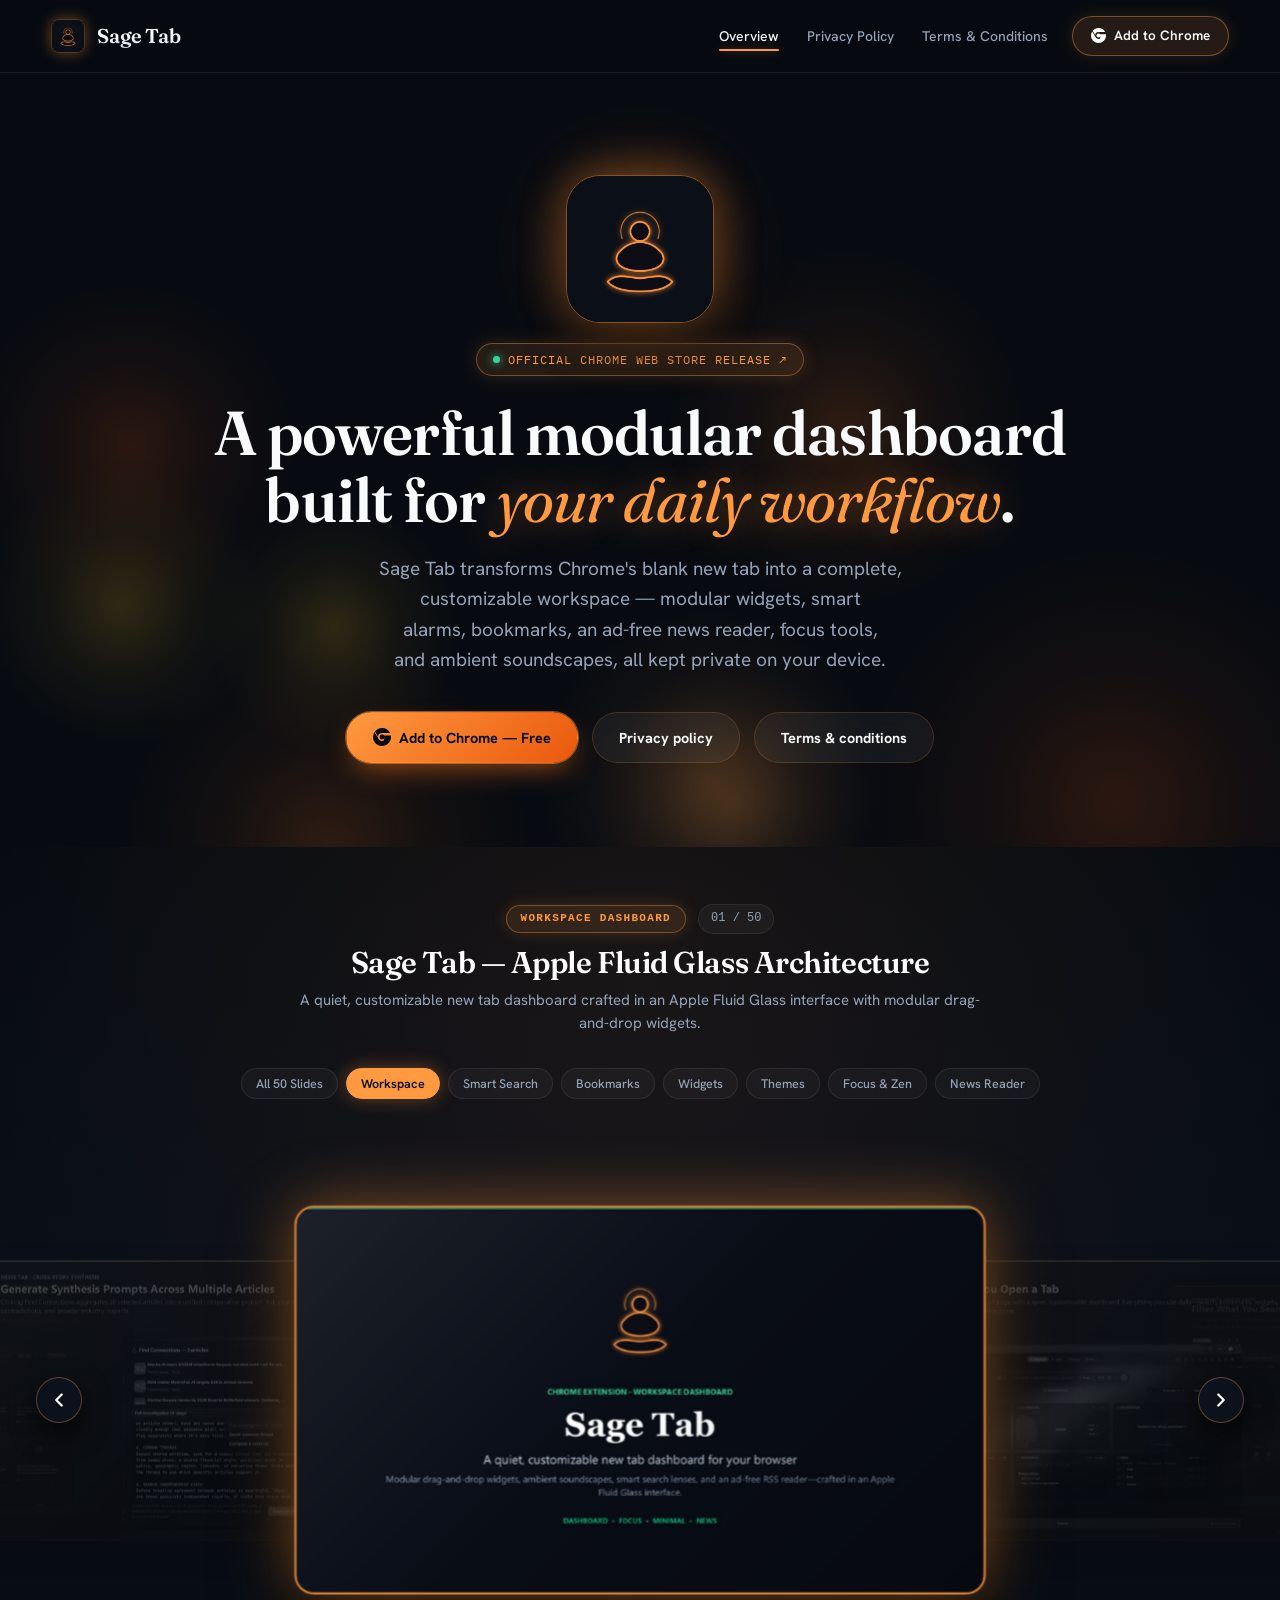
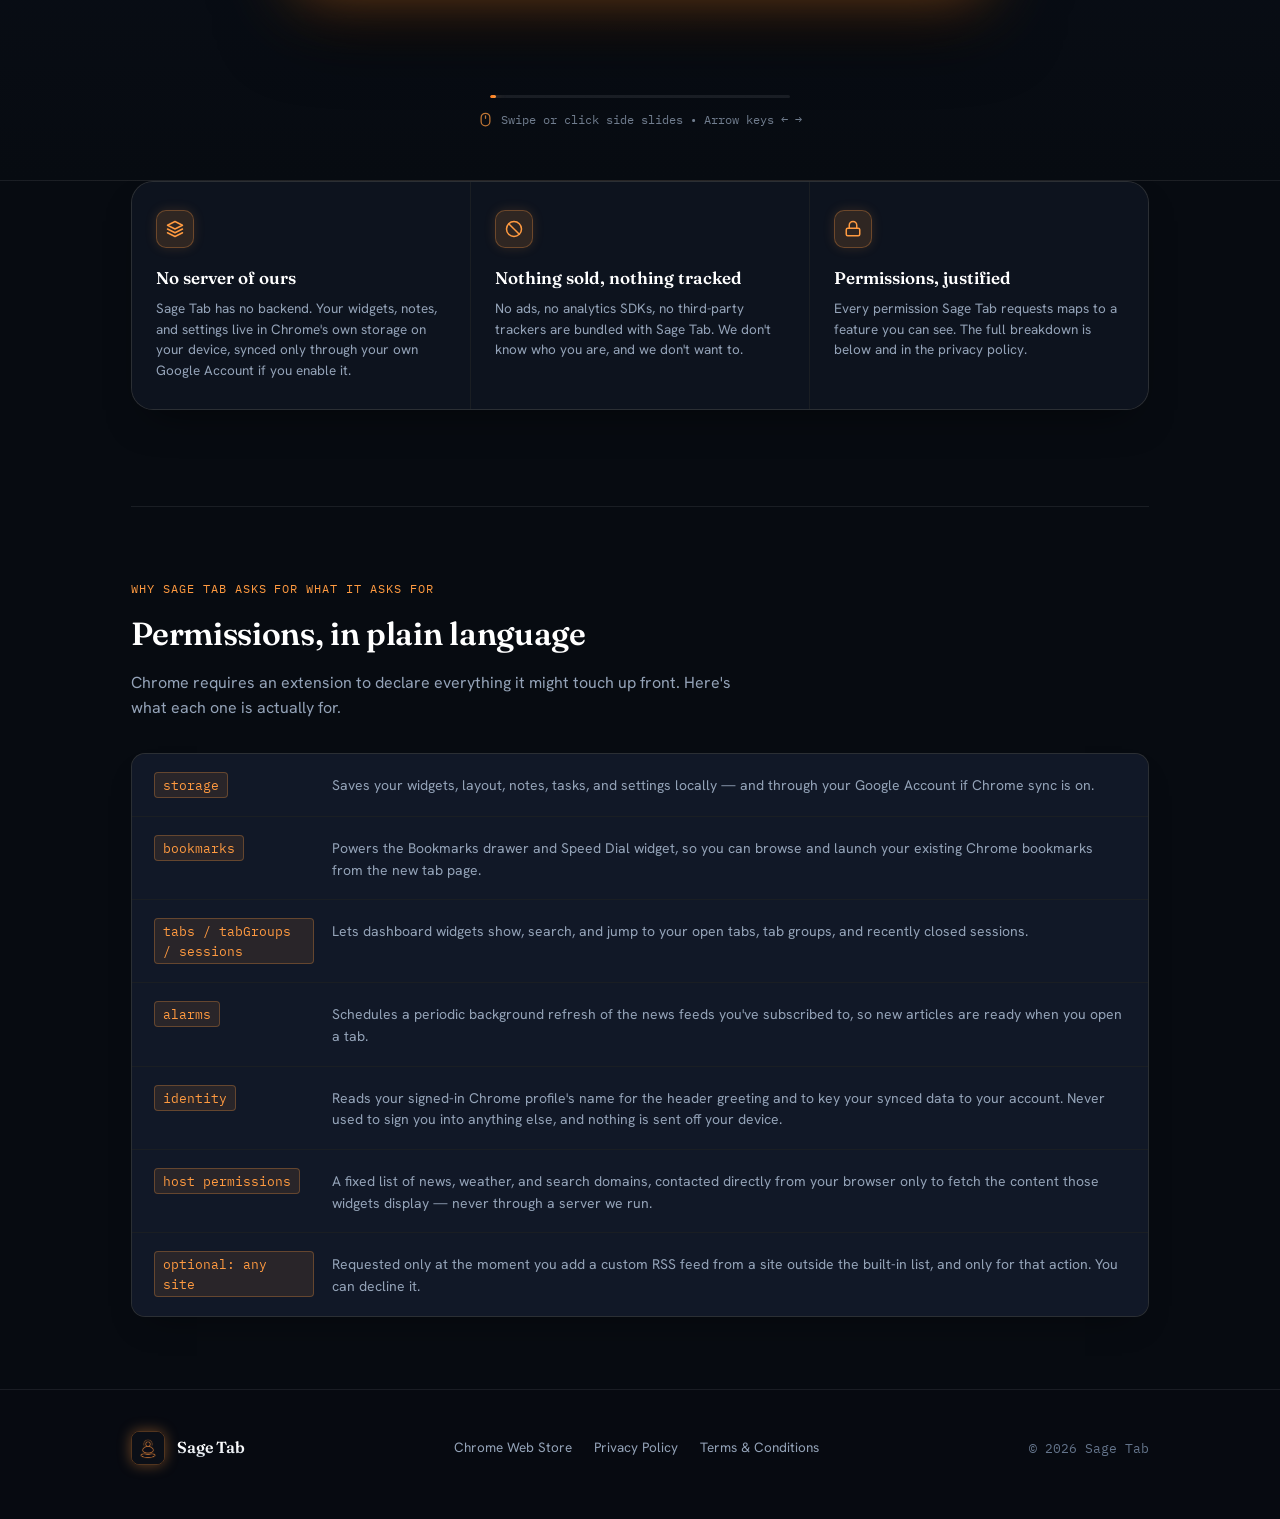
==== commit fcc74b9e: "Add official Chrome Web Store link and verified release banner across all pages" ====
--- a/index.html
+++ b/index.html
@@ -9,7 +9,7 @@
   <link rel="preconnect" href="https://fonts.googleapis.com" />
   <link rel="preconnect" href="https://fonts.gstatic.com" crossorigin />
   <link href="https://fonts.googleapis.com/css2?family=Fraunces:ital,wght@0,400..700;1,400..500&family=Hanken+Grotesk:wght@400;500;600;700&family=IBM+Plex+Mono:wght@400;500&display=swap" rel="stylesheet" />
-  <link rel="stylesheet" href="assets/style.css?v=5.0" />
+  <link rel="stylesheet" href="assets/style.css?v=6.0" />
 </head>
 <body>
 
@@ -18,11 +18,20 @@
       <img src="assets/sage-tab-badge.png?v=4.0" alt="Sage Tab Logo" />
       <span>Sage Tab</span>
     </a>
-    <ul class="nav-links">
-      <li><a href="index.html" aria-current="page">Overview</a></li>
-      <li><a href="privacy-policy.html">Privacy Policy</a></li>
-      <li><a href="terms.html">Terms &amp; Conditions</a></li>
-    </ul>
+    <div class="nav-right">
+      <ul class="nav-links">
+        <li><a href="index.html" aria-current="page">Overview</a></li>
+        <li><a href="privacy-policy.html">Privacy Policy</a></li>
+        <li><a href="terms.html">Terms &amp; Conditions</a></li>
+      </ul>
+      <a class="nav-cta" href="https://chromewebstore.google.com/detail/nnblfnhidlofhfkgldgpeemblahjbpkc?utm_source=item-share-cb" target="_blank" rel="noopener noreferrer">
+        <svg width="15" height="15" viewBox="0 0 24 24" fill="currentColor">
+          <path d="M12 0C8.21 0 4.831 1.757 2.632 4.501l3.953 6.848A5.454 5.454 0 0 1 12 6.545h10.691A12 12 0 0 0 12 0zM1.931 5.47A11.943 11.943 0 0 0 0 12c0 6.012 4.42 10.991 10.189 11.864l3.953-6.847a5.45 5.45 0 0 1-6.827-2.738L1.931 5.47zm13.12 7.075a5.454 5.454 0 0 1-1.396 4.795L8.318 23.49A11.95 11.95 0 0 0 12 24c6.627 0 12-5.373 12-12 0-.698-.06-1.382-.174-2.045H13.682l1.369 2.59z"/>
+          <circle cx="12" cy="12" r="3.273"/>
+        </svg>
+        <span>Add to Chrome</span>
+      </a>
+    </div>
   </nav>
 
   <header class="hero">
@@ -32,7 +41,10 @@
         <img src="assets/sage-tab-badge.png?v=4.0" alt="Sage Tab Icon" class="hero-brand-icon" />
       </div>
       <div class="hero-eyebrow-wrap">
-        <span class="eyebrow">Chrome extension</span>
+        <a class="eyebrow" href="https://chromewebstore.google.com/detail/nnblfnhidlofhfkgldgpeemblahjbpkc?utm_source=item-share-cb" target="_blank" rel="noopener noreferrer">
+          <span class="eyebrow-dot"></span>
+          <span>Official Chrome Web Store Release ↗</span>
+        </a>
       </div>
       <h1>A powerful modular dashboard<br />built for <em>your daily workflow</em>.</h1>
       <p class="lede">
@@ -41,7 +53,14 @@
         and ambient soundscapes, all kept private on your device.
       </p>
       <div class="hero-actions">
-        <a class="btn btn-primary" href="privacy-policy.html">Read the privacy policy</a>
+        <a class="btn btn-primary" href="https://chromewebstore.google.com/detail/nnblfnhidlofhfkgldgpeemblahjbpkc?utm_source=item-share-cb" target="_blank" rel="noopener noreferrer">
+          <svg width="18" height="18" viewBox="0 0 24 24" fill="currentColor">
+            <path d="M12 0C8.21 0 4.831 1.757 2.632 4.501l3.953 6.848A5.454 5.454 0 0 1 12 6.545h10.691A12 12 0 0 0 12 0zM1.931 5.47A11.943 11.943 0 0 0 0 12c0 6.012 4.42 10.991 10.189 11.864l3.953-6.847a5.45 5.45 0 0 1-6.827-2.738L1.931 5.47zm13.12 7.075a5.454 5.454 0 0 1-1.396 4.795L8.318 23.49A11.95 11.95 0 0 0 12 24c6.627 0 12-5.373 12-12 0-.698-.06-1.382-.174-2.045H13.682l1.369 2.59z"/>
+            <circle cx="12" cy="12" r="3.273"/>
+          </svg>
+          <span>Add to Chrome — Free</span>
+        </a>
+        <a class="btn btn-ghost" href="privacy-policy.html">Privacy policy</a>
         <a class="btn btn-ghost" href="terms.html">Terms &amp; conditions</a>
       </div>
     </div>
@@ -177,6 +196,7 @@
         <span>Sage Tab</span>
       </a>
       <ul class="foot-links">
+        <li><a href="https://chromewebstore.google.com/detail/nnblfnhidlofhfkgldgpeemblahjbpkc?utm_source=item-share-cb" target="_blank" rel="noopener noreferrer">Chrome Web Store</a></li>
         <li><a href="privacy-policy.html">Privacy Policy</a></li>
         <li><a href="terms.html">Terms &amp; Conditions</a></li>
       </ul>
--- a/assets/style.css
+++ b/assets/style.css
@@ -152,6 +152,12 @@
   background: linear-gradient(180deg, #ffffff 40%, #cbd5e1 100%);
   -webkit-background-clip: text;
   -webkit-text-fill-color: transparent;
+}
+
+.nav-right {
+  display: flex;
+  align-items: center;
+  gap: clamp(14px, 2.5vw, 24px);
 }
 
 .nav-links {
@@ -187,6 +193,34 @@
   background: var(--orange);
   border-radius: 2px;
   box-shadow: 0 0 10px var(--orange-glow);
+}
+
+/* Nav Add to Chrome CTA button */
+.nav-cta {
+  display: inline-flex;
+  align-items: center;
+  gap: 8px;
+  padding: 8px 18px;
+  background: rgba(255, 154, 64, 0.12);
+  border: 1px solid rgba(255, 154, 64, 0.4);
+  color: #ffffff;
+  border-radius: 999px;
+  font-size: 13.5px;
+  font-weight: 600;
+  text-decoration: none;
+  box-shadow: 0 0 16px rgba(255, 154, 64, 0.15);
+  transition: transform 0.18s cubic-bezier(0.16, 1, 0.3, 1), background 0.18s ease, border-color 0.18s ease, box-shadow 0.18s ease, color 0.18s ease;
+  white-space: nowrap;
+}
+.nav-cta:hover {
+  background: linear-gradient(135deg, #ff9a40 0%, #ea580c 100%);
+  color: #070b11;
+  border-color: rgba(255, 154, 64, 0.85);
+  box-shadow: 0 0 24px rgba(255, 154, 64, 0.55), 0 4px 12px rgba(234, 88, 12, 0.4);
+  transform: translateY(-1px);
+}
+.nav-cta svg {
+  flex-shrink: 0;
 }
 
 /* ---------- hero ---------- */
@@ -287,6 +321,30 @@
   padding: 6px 16px;
   border-radius: 999px;
   margin: 0;
+  transition: transform 0.18s cubic-bezier(0.16, 1, 0.3, 1), background 0.18s ease, border-color 0.18s ease, box-shadow 0.18s ease, color 0.18s ease;
+}
+a.eyebrow {
+  text-decoration: none;
+}
+a.eyebrow:hover {
+  background: rgba(255, 154, 64, 0.22);
+  border-color: rgba(255, 154, 64, 0.65);
+  box-shadow: 0 0 24px rgba(255, 154, 64, 0.35);
+  transform: translateY(-1px);
+  color: #ffffff;
+}
+.eyebrow-dot {
+  width: 7px;
+  height: 7px;
+  border-radius: 50%;
+  background: #34d399;
+  box-shadow: 0 0 8px #34d399;
+  display: inline-block;
+  animation: pulseDot 2s infinite ease-in-out;
+}
+@keyframes pulseDot {
+  0%, 100% { opacity: 1; transform: scale(1); }
+  50% { opacity: 0.45; transform: scale(0.85); }
 }
 
 .hero h1 {
@@ -420,7 +478,7 @@
 
 .showcase-section {
   position: relative;
-  padding: clamp(52px, 7vw, 92px) 0 clamp(44px, 6vw, 84px);
+  padding: clamp(36px, 4.5vw, 64px) 0 clamp(32px, 4vw, 56px);
   background: radial-gradient(circle at 50% 15%, rgba(255, 154, 64, 0.07) 0%, rgba(7, 11, 17, 0) 65%),
               linear-gradient(180deg, #070b11 0%, #0a0f19 50%, #070b11 100%);
   border-bottom: 1px solid var(--hairline);
@@ -429,7 +487,7 @@
 
 .showcase-wrap {
   position: relative;
-  max-width: 1320px;
+  max-width: 1480px;
   margin: 0 auto;
   padding: 0 24px;
 }
@@ -437,19 +495,20 @@
 /* Dynamic Text Header ABOVE images */
 .showcase-header {
   text-align: center;
-  max-width: 780px;
-  margin: 0 auto 28px;
-  transition: opacity 0.2s cubic-bezier(0.16, 1, 0.3, 1), transform 0.2s cubic-bezier(0.16, 1, 0.3, 1);
-  min-height: 140px;
+  max-width: 840px;
+  margin: 0 auto 20px;
+  height: 144px;
+  min-height: 144px;
   display: flex;
   flex-direction: column;
   align-items: center;
   justify-content: flex-start;
+  transition: opacity 0.18s ease, transform 0.18s ease;
 }
 
 .showcase-header.fade-out {
   opacity: 0;
-  transform: translateY(-8px);
+  transform: translateY(-4px);
 }
 
 .showcase-meta-row {
@@ -457,7 +516,8 @@
   align-items: center;
   justify-content: center;
   gap: 12px;
-  margin-bottom: 12px;
+  margin-bottom: 10px;
+  flex-shrink: 0;
 }
 
 .showcase-kicker-pill {
@@ -484,24 +544,33 @@
   border: 1px solid var(--hairline);
   padding: 4px 12px;
   border-radius: 999px;
+  white-space: nowrap;
 }
 
 .showcase-title {
   font-family: var(--font-display);
-  font-size: clamp(22px, 3.2vw, 34px);
+  font-size: clamp(22px, 2.8vw, 30px);
   font-weight: 600;
   color: #ffffff;
-  margin: 0 0 10px;
+  margin: 0 0 8px;
   letter-spacing: -0.015em;
   line-height: 1.25;
+  display: -webkit-box;
+  -webkit-line-clamp: 2;
+  -webkit-box-orient: vertical;
+  overflow: hidden;
 }
 
 .showcase-desc {
-  font-size: clamp(14px, 1.6vw, 15.5px);
+  font-size: clamp(13.5px, 1.4vw, 15px);
   color: var(--text-dim);
-  line-height: 1.6;
+  line-height: 1.5;
   margin: 0;
-  max-width: 660px;
+  max-width: 680px;
+  display: -webkit-box;
+  -webkit-line-clamp: 2;
+  -webkit-box-orient: vertical;
+  overflow: hidden;
 }
 
 /* Category Filter Pills */
@@ -511,8 +580,10 @@
   justify-content: center;
   flex-wrap: wrap;
   gap: 8px;
-  margin: 0 auto 34px;
+  margin: 0 auto 0;
   max-width: 980px;
+  position: relative;
+  z-index: 20;
 }
 
 .showcase-pill {
@@ -547,13 +618,14 @@
 .coverflow-container {
   position: relative;
   width: 100%;
-  height: clamp(260px, 38vw, 440px);
+  height: clamp(300px, 42vw, 550px);
   display: flex;
   align-items: center;
   justify-content: center;
-  margin: 0 auto;
+  margin: 32px auto 0;
   user-select: none;
   overflow: visible;
+  z-index: 10;
 }
 
 .coverflow-stage {
@@ -571,9 +643,9 @@
   position: absolute;
   left: 50%;
   top: 50%;
-  width: clamp(290px, 48vw, 640px);
+  width: clamp(300px, 50vw, 840px);
   aspect-ratio: 16 / 9;
-  border-radius: 16px;
+  border-radius: 18px;
   overflow: hidden;
   background: #0b111c;
   cursor: pointer;
@@ -601,20 +673,20 @@
   pointer-events: none;
 }
 
-/* Active Center Card (Full vibrant color, radiant orange glow, crisp) */
+/* Active Center Card (Zoomed & prominent, with ample top margin below pills) */
 .coverflow-card.active {
-  transform: translate(-50%, -50%) scale(1.04);
-  z-index: 10;
+  transform: translate(-50%, -50%) scale(1.08);
+  z-index: 15;
   opacity: 1;
-  filter: grayscale(0%) brightness(1) contrast(1);
-  border: 2px solid rgba(255, 154, 64, 0.75);
-  box-shadow: 0 0 50px rgba(255, 154, 64, 0.45), 0 25px 60px rgba(0, 0, 0, 0.92);
+  filter: grayscale(0%) brightness(1.02) contrast(1.02);
+  border: 2px solid rgba(255, 154, 64, 0.85);
+  box-shadow: 0 0 60px rgba(255, 154, 64, 0.48), 0 25px 70px rgba(0, 0, 0, 0.95);
   cursor: default;
 }
 
 /* Desaturated Side Cards */
 .coverflow-card.side {
-  filter: grayscale(100%) brightness(0.68) contrast(0.95);
+  filter: grayscale(100%) brightness(0.65) contrast(0.95);
   border: 1px solid rgba(255, 255, 255, 0.1);
   box-shadow: 0 16px 36px rgba(0, 0, 0, 0.65);
 }
@@ -626,35 +698,35 @@
 
 /* Immediate Left / Right (pos-1) */
 .coverflow-card.side.left.pos-1 {
-  transform: translate(calc(-50% - 62%), -50%) scale(0.88);
+  transform: translate(calc(-50% - 66%), -50%) scale(0.78);
   z-index: 5;
-  opacity: 0.42;
+  opacity: 0.36;
 }
 
 .coverflow-card.side.right.pos-1 {
-  transform: translate(calc(-50% + 62%), -50%) scale(0.88);
+  transform: translate(calc(-50% + 66%), -50%) scale(0.78);
   z-index: 5;
-  opacity: 0.42;
+  opacity: 0.36;
 }
 
 /* Outer Left / Right (pos-2) */
 .coverflow-card.side.left.pos-2 {
-  transform: translate(calc(-50% - 110%), -50%) scale(0.76);
+  transform: translate(calc(-50% - 114%), -50%) scale(0.64);
   z-index: 2;
-  opacity: 0.18;
+  opacity: 0.15;
   border-color: rgba(255, 255, 255, 0.05);
 }
 
 .coverflow-card.side.right.pos-2 {
-  transform: translate(calc(-50% + 110%), -50%) scale(0.76);
+  transform: translate(calc(-50% + 114%), -50%) scale(0.64);
   z-index: 2;
-  opacity: 0.18;
+  opacity: 0.15;
   border-color: rgba(255, 255, 255, 0.05);
 }
 
 /* Transition buffer cards (pos-3) & Hidden */
 .coverflow-card.side.left.pos-3 {
-  transform: translate(calc(-50% - 150%), -50%) scale(0.65);
+  transform: translate(calc(-50% - 154%), -50%) scale(0.55);
   z-index: 1;
   opacity: 0;
   pointer-events: none;
@@ -662,7 +734,7 @@
 }
 
 .coverflow-card.side.right.pos-3 {
-  transform: translate(calc(-50% + 150%), -50%) scale(0.65);
+  transform: translate(calc(-50% + 154%), -50%) scale(0.55);
   z-index: 1;
   opacity: 0;
   pointer-events: none;
@@ -761,16 +833,22 @@
     min-height: 130px;
     margin-bottom: 20px;
   }
+  .coverflow-container {
+    height: clamp(260px, 48vw, 440px);
+  }
   .coverflow-card {
-    width: clamp(290px, 64vw, 520px);
+    width: clamp(300px, 74vw, 680px);
+  }
+  .coverflow-card.active {
+    transform: translate(-50%, -50%) scale(1.08);
   }
   .coverflow-card.side.left.pos-1 {
-    transform: translate(calc(-50% - 68%), -50%) scale(0.86);
-    opacity: 0.35;
+    transform: translate(calc(-50% - 72%), -50%) scale(0.78);
+    opacity: 0.3;
   }
   .coverflow-card.side.right.pos-1 {
-    transform: translate(calc(-50% + 68%), -50%) scale(0.86);
-    opacity: 0.35;
+    transform: translate(calc(-50% + 72%), -50%) scale(0.78);
+    opacity: 0.3;
   }
   .coverflow-card.side.left.pos-2,
   .coverflow-card.side.right.pos-2 {
@@ -810,23 +888,24 @@
     display: none;
   }
   .coverflow-container {
-    height: clamp(210px, 52vw, 290px);
+    height: clamp(220px, 56vw, 320px);
   }
   .coverflow-card {
-    width: 82vw;
-    border-radius: 12px;
+    width: 86vw;
+    border-radius: 14px;
   }
   .coverflow-card.active {
+    transform: translate(-50%, -50%) scale(1.04);
     border-width: 1.5px;
-    box-shadow: 0 0 32px rgba(255, 154, 64, 0.4), 0 15px 35px rgba(0, 0, 0, 0.85);
+    box-shadow: 0 0 36px rgba(255, 154, 64, 0.45), 0 16px 36px rgba(0, 0, 0, 0.88);
   }
   .coverflow-card.side.left.pos-1 {
-    transform: translate(calc(-50% - 80%), -50%) scale(0.82);
-    opacity: 0.22;
+    transform: translate(calc(-50% - 82%), -50%) scale(0.76);
+    opacity: 0.18;
   }
   .coverflow-card.side.right.pos-1 {
-    transform: translate(calc(-50% + 80%), -50%) scale(0.82);
-    opacity: 0.22;
+    transform: translate(calc(-50% + 82%), -50%) scale(0.76);
+    opacity: 0.18;
   }
   .coverflow-nav-btn {
     width: 38px;
@@ -937,6 +1016,18 @@
   color: var(--text-faint);
   font-size: 13.5px;
   font-family: var(--font-mono);
+}
+.article-head .meta a {
+  color: var(--orange);
+  text-decoration: none;
+  border-bottom: 1px solid rgba(255, 154, 64, 0.4);
+  padding-bottom: 1px;
+  font-weight: 500;
+  transition: all 0.15s ease;
+}
+.article-head .meta a:hover {
+  color: #ffffff;
+  border-bottom-color: #ffffff;
 }
 
 .article-layout {
@@ -1043,6 +1134,125 @@
   color: var(--text);
 }
 
+/* Chrome Web Store Verified Release Card */
+.cws-banner {
+  display: flex;
+  align-items: center;
+  justify-content: space-between;
+  gap: 20px;
+  padding: 16px 20px;
+  margin: 0 0 28px;
+  background: linear-gradient(135deg, rgba(17, 24, 39, 0.95) 0%, rgba(13, 19, 30, 0.98) 100%);
+  border: 1px solid rgba(255, 154, 64, 0.35);
+  border-radius: var(--radius-md);
+  box-shadow: 0 12px 32px -8px rgba(0, 0, 0, 0.65), 0 0 24px rgba(255, 154, 64, 0.1);
+  backdrop-filter: blur(12px);
+  -webkit-backdrop-filter: blur(12px);
+  position: relative;
+  overflow: hidden;
+}
+.cws-banner::before {
+  content: "";
+  position: absolute;
+  top: 0;
+  left: 0;
+  right: 0;
+  height: 2px;
+  background: linear-gradient(90deg, transparent, var(--orange), transparent);
+  opacity: 0.8;
+}
+.cws-banner-left {
+  display: flex;
+  align-items: center;
+  gap: 16px;
+}
+.cws-banner-icon {
+  width: 44px;
+  height: 44px;
+  border-radius: 10px;
+  border: 1px solid rgba(255, 154, 64, 0.35);
+  box-shadow: 0 0 14px rgba(255, 154, 64, 0.25);
+  flex-shrink: 0;
+  object-fit: cover;
+}
+.cws-banner-meta {
+  display: flex;
+  flex-direction: column;
+  gap: 4px;
+}
+.cws-badge-row {
+  display: flex;
+  align-items: center;
+  gap: 8px;
+  flex-wrap: wrap;
+}
+.cws-badge-pill {
+  display: inline-flex;
+  align-items: center;
+  gap: 5px;
+  font-family: var(--font-mono);
+  font-size: 11px;
+  letter-spacing: 0.04em;
+  text-transform: uppercase;
+  font-weight: 600;
+  color: #34d399;
+  background: rgba(16, 185, 129, 0.12);
+  border: 1px solid rgba(16, 185, 129, 0.3);
+  padding: 2px 8px;
+  border-radius: 999px;
+}
+.cws-badge-dot {
+  width: 6px;
+  height: 6px;
+  border-radius: 50%;
+  background: #34d399;
+  box-shadow: 0 0 6px #34d399;
+}
+.cws-ext-name {
+  font-family: var(--font-display);
+  font-weight: 600;
+  font-size: 16px;
+  color: #ffffff;
+}
+.cws-banner-sub {
+  font-size: 13px;
+  color: var(--text-dim);
+  margin: 0;
+}
+.cws-banner-sub code {
+  font-family: var(--font-mono);
+  font-size: 11.5px;
+  background: rgba(255, 255, 255, 0.06);
+  padding: 1px 6px;
+  border-radius: 4px;
+  color: var(--orange);
+}
+.cws-install-btn {
+  display: inline-flex;
+  align-items: center;
+  gap: 8px;
+  padding: 10px 20px;
+  background: linear-gradient(135deg, #ff9a40 0%, #ea580c 100%);
+  color: #070b11;
+  border-radius: 999px;
+  font-size: 13.5px;
+  font-weight: 700;
+  text-decoration: none;
+  box-shadow: 0 0 0 1px rgba(255, 154, 64, 0.4), 0 8px 20px -6px rgba(249, 115, 22, 0.6);
+  transition: transform 0.18s cubic-bezier(0.16, 1, 0.3, 1), background 0.18s ease, box-shadow 0.18s ease;
+  white-space: nowrap;
+  flex-shrink: 0;
+}
+.cws-install-btn:hover {
+  background: linear-gradient(135deg, #ffb366 0%, #f97316 100%);
+  color: #04070a;
+  box-shadow: 0 0 0 1px rgba(255, 154, 64, 0.6), 0 12px 28px -6px rgba(249, 115, 22, 0.75);
+  transform: translateY(-1px);
+}
+.cws-install-btn svg {
+  flex-shrink: 0;
+}
+
 /* ---------- footer ---------- */
 
 footer {
@@ -1113,8 +1323,13 @@
   .site-nav {
     flex-direction: column;
     align-items: center;
+    gap: 14px;
+    padding: 14px 16px;
+  }
+  .nav-right {
+    flex-direction: column;
     gap: 12px;
-    padding: 12px 16px;
+    width: 100%;
   }
   .nav-links {
     gap: 16px;
@@ -1123,6 +1338,25 @@
   }
   .nav-links a {
     font-size: 13.5px;
+  }
+  .nav-cta {
+    width: 100%;
+    justify-content: center;
+    padding: 10px 16px;
+  }
+  .cws-banner {
+    flex-direction: column;
+    align-items: stretch;
+    padding: 18px 16px;
+    gap: 16px;
+  }
+  .cws-banner-left {
+    align-items: flex-start;
+  }
+  .cws-install-btn {
+    width: 100%;
+    justify-content: center;
+    padding: 12px 18px;
   }
 
   .hero {
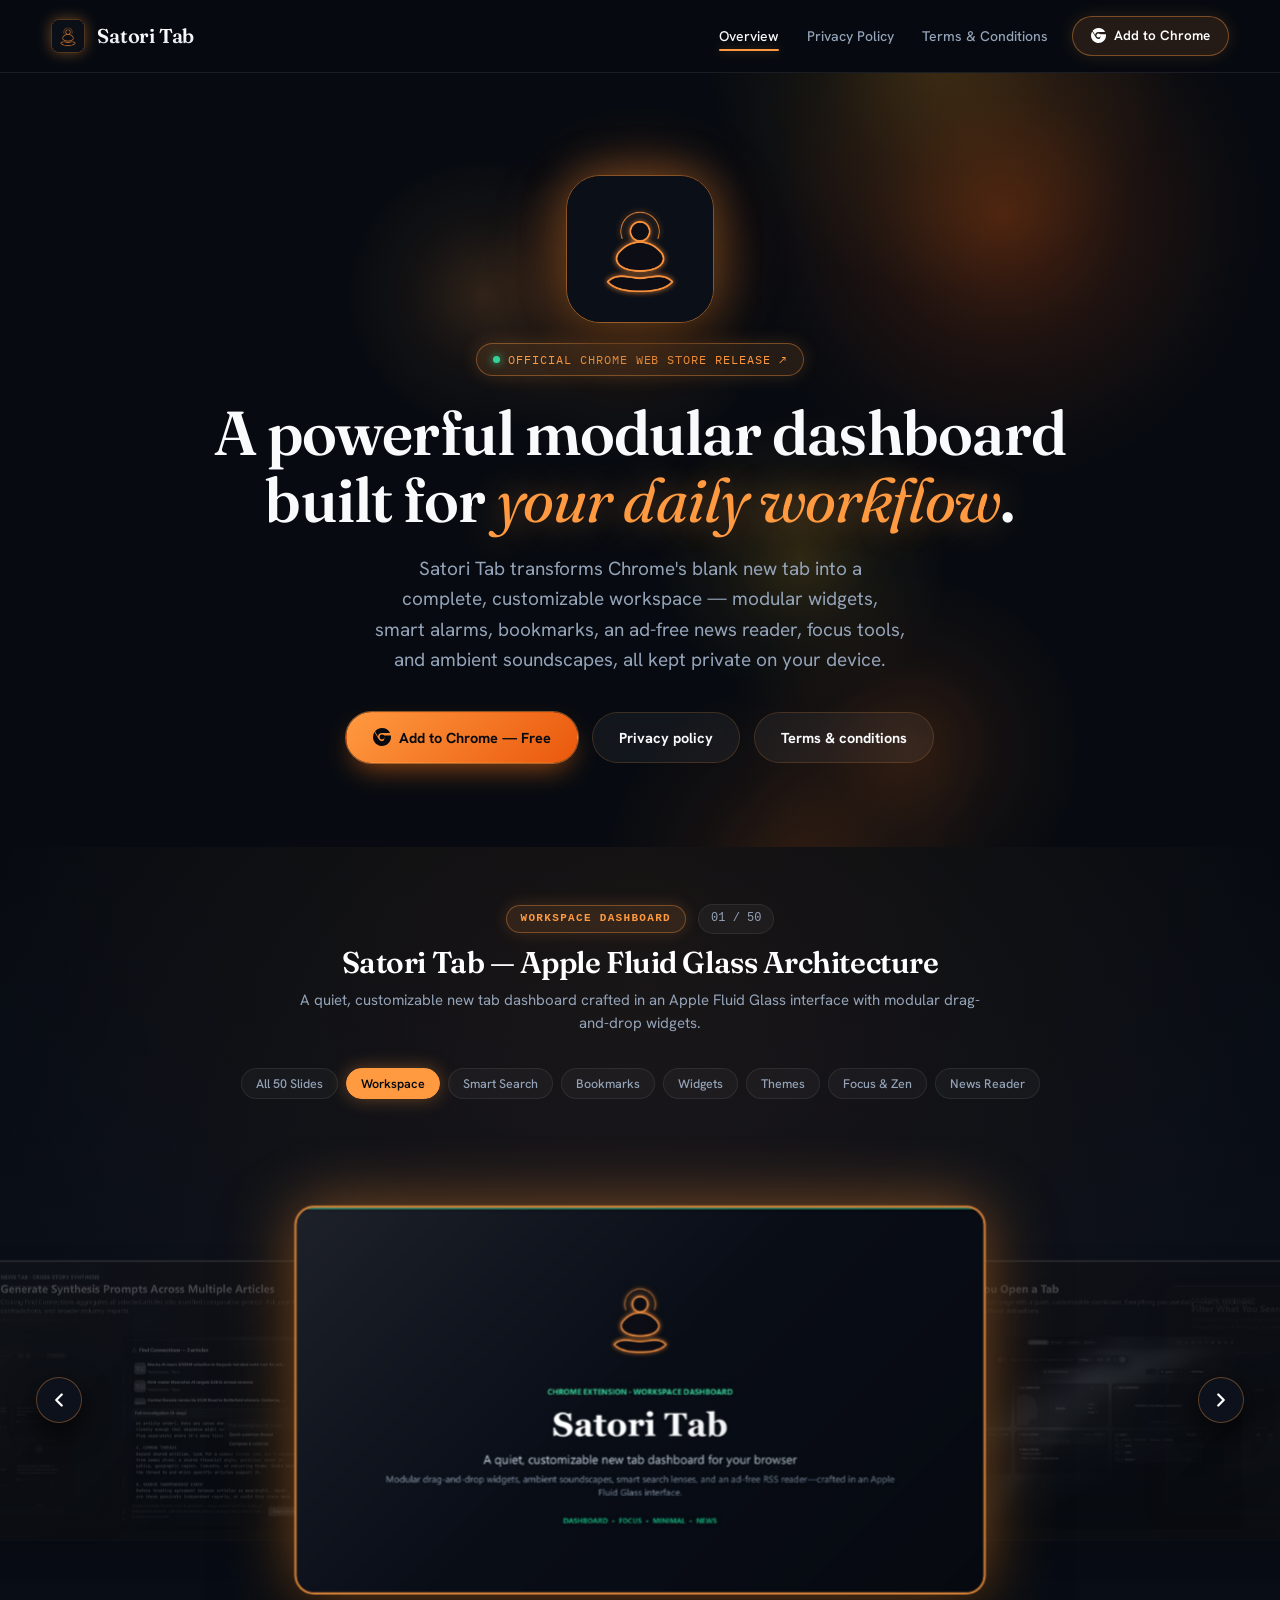
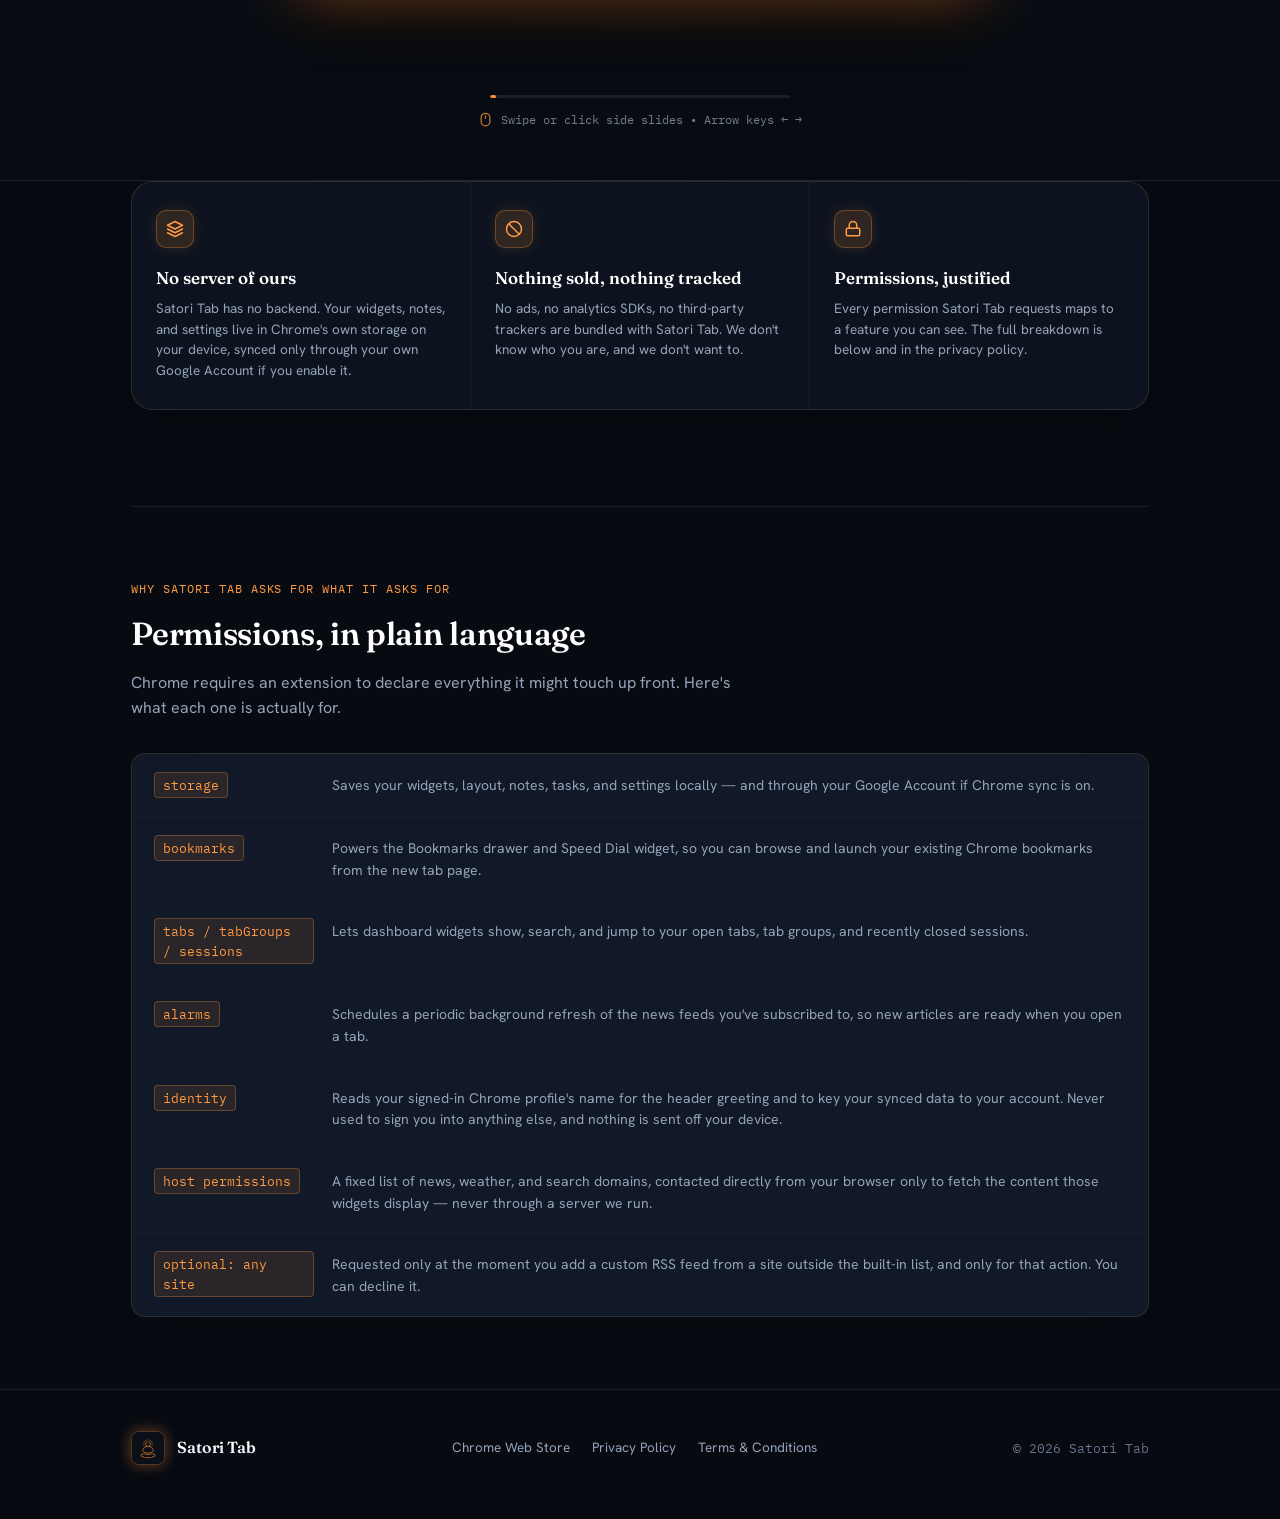
==== commit e2715e8c: "Rebrand to Satori Tab with high-DPI crisp presentation slides" ====
--- a/index.html
+++ b/index.html
@@ -3,9 +3,9 @@
 <head>
   <meta charset="UTF-8" />
   <meta name="viewport" content="width=device-width, initial-scale=1.0" />
-  <title>Sage Tab — A Calm, Intentional New Tab</title>
-  <meta name="description" content="Sage Tab is a customizable new-tab dashboard for Chrome: widgets, ambient soundscapes, focus tools, and a smarter search bar. This site hosts its privacy policy and terms." />
-  <link rel="icon" href="assets/sage-tab-badge.png?v=4.0" />
+  <title>Satori Tab — A Calm, Intentional New Tab</title>
+  <meta name="description" content="Satori Tab is a customizable new-tab dashboard for Chrome: widgets, ambient soundscapes, focus tools, and a smarter search bar. This site hosts its privacy policy and terms." />
+  <link rel="icon" href="assets/satori-tab-badge.png?v=4.0" />
   <link rel="preconnect" href="https://fonts.googleapis.com" />
   <link rel="preconnect" href="https://fonts.gstatic.com" crossorigin />
   <link href="https://fonts.googleapis.com/css2?family=Fraunces:ital,wght@0,400..700;1,400..500&family=Hanken+Grotesk:wght@400;500;600;700&family=IBM+Plex+Mono:wght@400;500&display=swap" rel="stylesheet" />
@@ -15,8 +15,8 @@
 
   <nav class="site-nav">
     <a class="brand" href="index.html">
-      <img src="assets/sage-tab-badge.png?v=4.0" alt="Sage Tab Logo" />
-      <span>Sage Tab</span>
+      <img src="assets/satori-tab-badge.png?v=4.0" alt="Satori Tab Logo" />
+      <span>Satori Tab</span>
     </a>
     <div class="nav-right">
       <ul class="nav-links">
@@ -38,7 +38,7 @@
     <canvas id="hero-canvas" aria-hidden="true"></canvas>
     <div class="wrap hero-content">
       <div class="hero-icon-wrap">
-        <img src="assets/sage-tab-badge.png?v=4.0" alt="Sage Tab Icon" class="hero-brand-icon" />
+        <img src="assets/satori-tab-badge.png?v=4.0" alt="Satori Tab Icon" class="hero-brand-icon" />
       </div>
       <div class="hero-eyebrow-wrap">
         <a class="eyebrow" href="https://chromewebstore.google.com/detail/nnblfnhidlofhfkgldgpeemblahjbpkc?utm_source=item-share-cb" target="_blank" rel="noopener noreferrer">
@@ -48,7 +48,7 @@
       </div>
       <h1>A powerful modular dashboard<br />built for <em>your daily workflow</em>.</h1>
       <p class="lede">
-        Sage Tab transforms Chrome's blank new tab into a complete, customizable workspace —
+        Satori Tab transforms Chrome's blank new tab into a complete, customizable workspace —
         modular widgets, smart alarms, bookmarks, an ad-free news reader, focus tools,
         and ambient soundscapes, all kept private on your device.
       </p>
@@ -76,7 +76,7 @@
           <span class="showcase-kicker-pill" id="showcase-category">WORKSPACE DASHBOARD</span>
           <span class="showcase-counter" id="showcase-counter">01 / 50</span>
         </div>
-        <h2 class="showcase-title" id="showcase-title">Sage Tab — Apple Fluid Glass Architecture</h2>
+        <h2 class="showcase-title" id="showcase-title">Satori Tab — Apple Fluid Glass Architecture</h2>
         <p class="showcase-desc" id="showcase-desc">A quiet, customizable new tab dashboard crafted in an Apple Fluid Glass interface with modular drag-and-drop widgets.</p>
       </div>
 
@@ -132,27 +132,27 @@
           <svg width="18" height="18" viewBox="0 0 24 24" fill="none" stroke="currentColor" stroke-width="2" stroke-linecap="round" stroke-linejoin="round"><path d="M12 2 2 7l10 5 10-5-10-5Z"/><path d="M2 17l10 5 10-5"/><path d="M2 12l10 5 10-5"/></svg>
         </div>
         <h3>No server of ours</h3>
-        <p>Sage Tab has no backend. Your widgets, notes, and settings live in Chrome's own storage on your device, synced only through your own Google Account if you enable it.</p>
+        <p>Satori Tab has no backend. Your widgets, notes, and settings live in Chrome's own storage on your device, synced only through your own Google Account if you enable it.</p>
       </div>
       <div class="practice-cell">
         <div class="glyph" aria-hidden="true">
           <svg width="18" height="18" viewBox="0 0 24 24" fill="none" stroke="currentColor" stroke-width="2" stroke-linecap="round" stroke-linejoin="round"><circle cx="12" cy="12" r="10"/><line x1="4.9" y1="4.9" x2="19.1" y2="19.1"/></svg>
         </div>
         <h3>Nothing sold, nothing tracked</h3>
-        <p>No ads, no analytics SDKs, no third-party trackers are bundled with Sage Tab. We don't know who you are, and we don't want to.</p>
+        <p>No ads, no analytics SDKs, no third-party trackers are bundled with Satori Tab. We don't know who you are, and we don't want to.</p>
       </div>
       <div class="practice-cell">
         <div class="glyph" aria-hidden="true">
           <svg width="18" height="18" viewBox="0 0 24 24" fill="none" stroke="currentColor" stroke-width="2" stroke-linecap="round" stroke-linejoin="round"><rect x="3" y="11" width="18" height="10" rx="2"/><path d="M7 11V7a5 5 0 0 1 10 0v4"/></svg>
         </div>
         <h3>Permissions, justified</h3>
-        <p>Every permission Sage Tab requests maps to a feature you can see. The full breakdown is below and in the privacy policy.</p>
+        <p>Every permission Satori Tab requests maps to a feature you can see. The full breakdown is below and in the privacy policy.</p>
       </div>
     </section>
 
     <section class="section" id="permissions">
       <div class="section-head">
-        <p class="kicker">Why Sage Tab asks for what it asks for</p>
+        <p class="kicker">Why Satori Tab asks for what it asks for</p>
         <h2>Permissions, in plain language</h2>
         <p>Chrome requires an extension to declare everything it might touch up front. Here's what each one is actually for.</p>
       </div>
@@ -192,15 +192,15 @@
   <footer>
     <div class="wrap footer-inner">
       <a class="brand" href="index.html">
-        <img src="assets/sage-tab-badge.png?v=4.0" alt="Sage Tab Logo" />
-        <span>Sage Tab</span>
+        <img src="assets/satori-tab-badge.png?v=4.0" alt="Satori Tab Logo" />
+        <span>Satori Tab</span>
       </a>
       <ul class="foot-links">
         <li><a href="https://chromewebstore.google.com/detail/nnblfnhidlofhfkgldgpeemblahjbpkc?utm_source=item-share-cb" target="_blank" rel="noopener noreferrer">Chrome Web Store</a></li>
         <li><a href="privacy-policy.html">Privacy Policy</a></li>
         <li><a href="terms.html">Terms &amp; Conditions</a></li>
       </ul>
-      <p class="copyright">© 2026 Sage Tab</p>
+      <p class="copyright">© 2026 Satori Tab</p>
     </div>
   </footer>
 
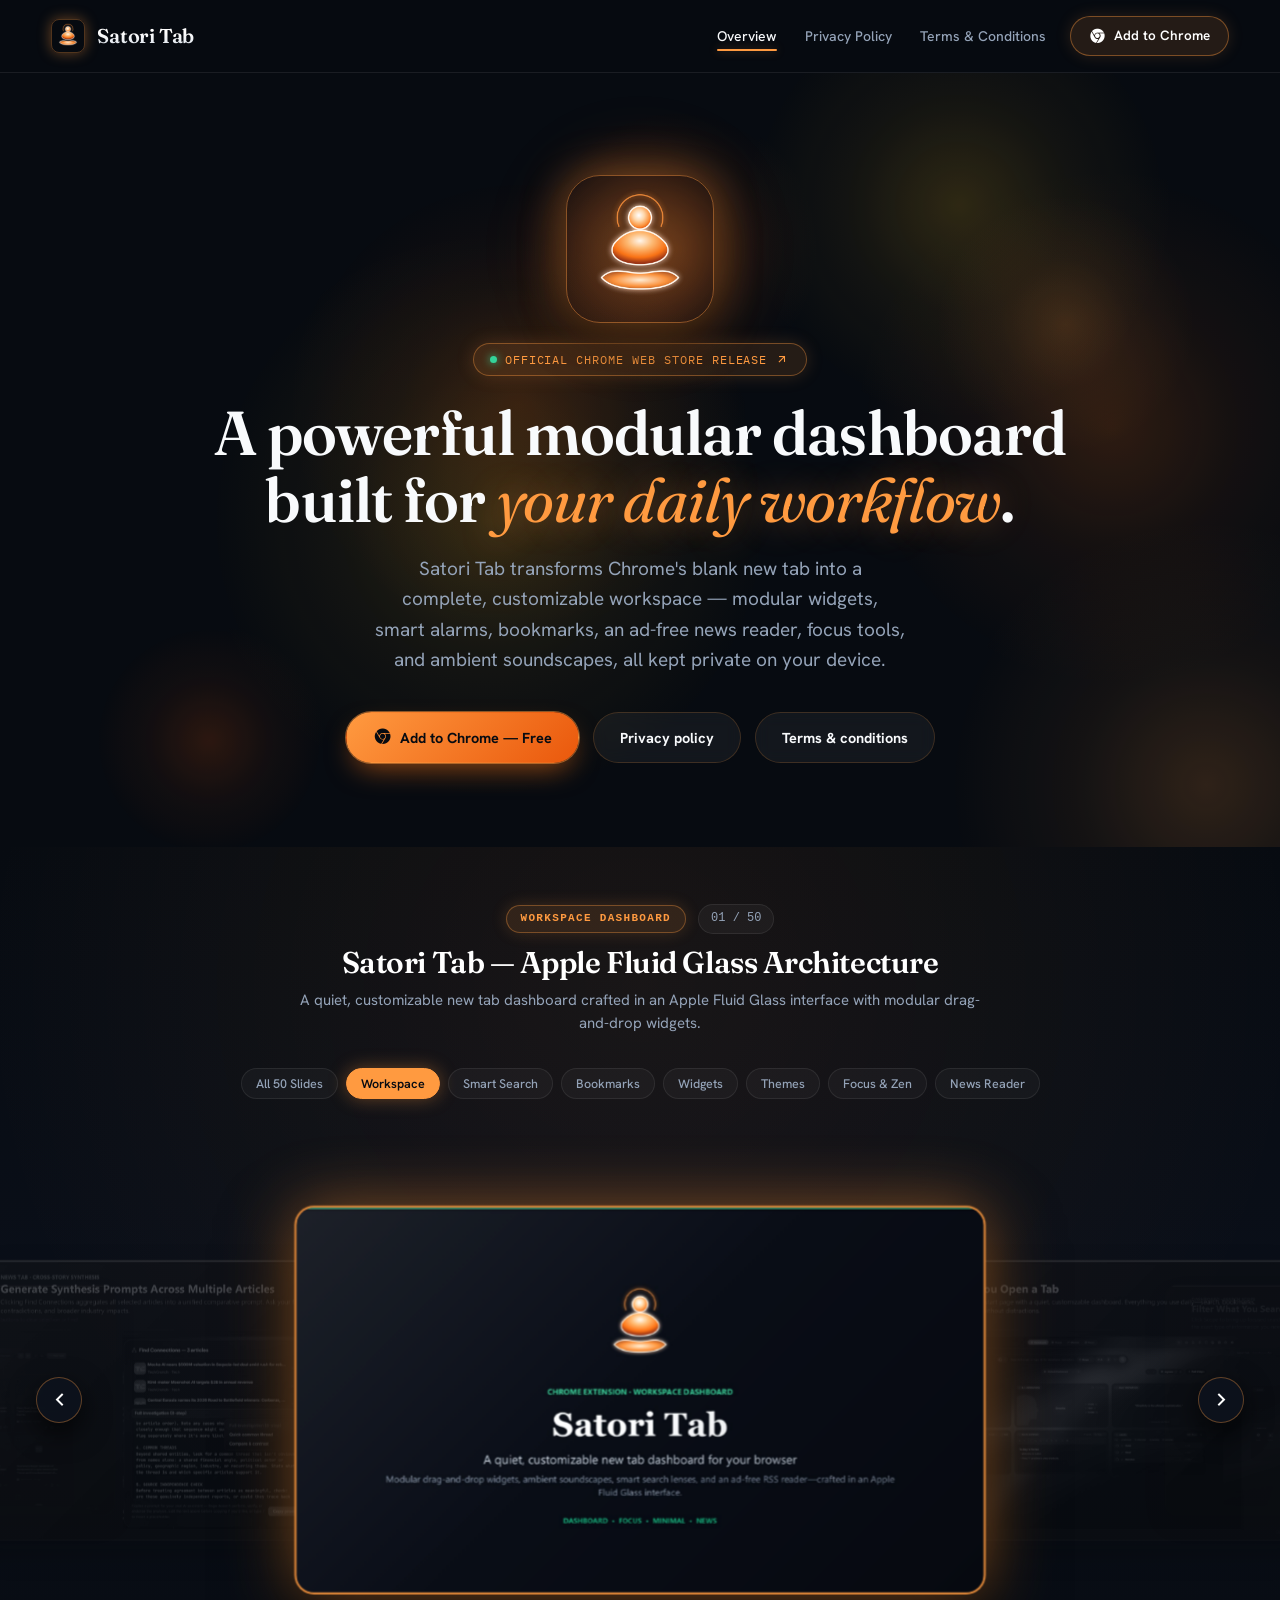
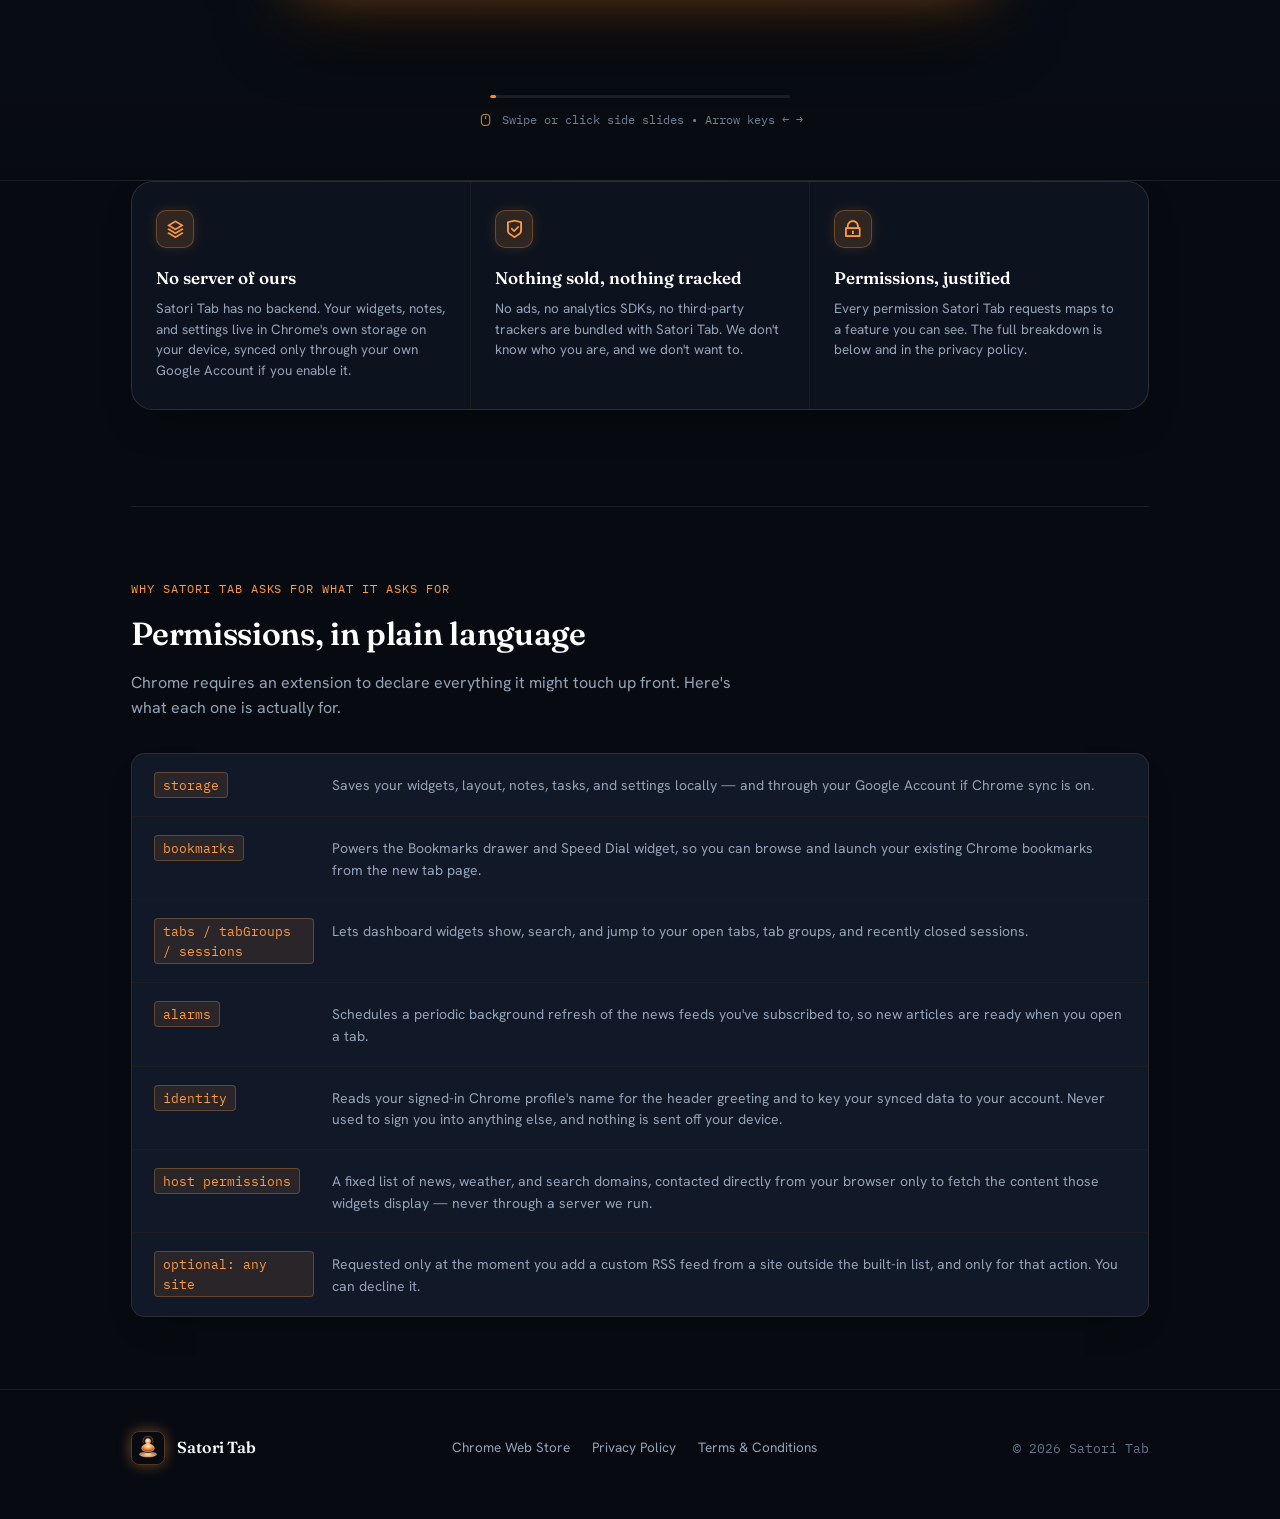
==== commit 3076babe: "feat: add custom stylesheet and remixicon assets for public web pages" ====
--- a/index.html
+++ b/index.html
@@ -7,8 +7,8 @@
   <meta name="description" content="Satori Tab is a customizable new-tab dashboard for Chrome: widgets, ambient soundscapes, focus tools, and a smarter search bar. This site hosts its privacy policy and terms." />
   <link rel="icon" href="assets/satori-tab-badge.png?v=4.0" />
   <link rel="preconnect" href="https://fonts.googleapis.com" />
-  <link rel="preconnect" href="https://fonts.gstatic.com" crossorigin />
   <link href="https://fonts.googleapis.com/css2?family=Fraunces:ital,wght@0,400..700;1,400..500&family=Hanken+Grotesk:wght@400;500;600;700&family=IBM+Plex+Mono:wght@400;500&display=swap" rel="stylesheet" />
+  <link rel="stylesheet" href="assets/remixicon.css" />
   <link rel="stylesheet" href="assets/style.css?v=6.0" />
 </head>
 <body>
@@ -25,10 +25,7 @@
         <li><a href="terms.html">Terms &amp; Conditions</a></li>
       </ul>
       <a class="nav-cta" href="https://chromewebstore.google.com/detail/nnblfnhidlofhfkgldgpeemblahjbpkc?utm_source=item-share-cb" target="_blank" rel="noopener noreferrer">
-        <svg width="15" height="15" viewBox="0 0 24 24" fill="currentColor">
-          <path d="M12 0C8.21 0 4.831 1.757 2.632 4.501l3.953 6.848A5.454 5.454 0 0 1 12 6.545h10.691A12 12 0 0 0 12 0zM1.931 5.47A11.943 11.943 0 0 0 0 12c0 6.012 4.42 10.991 10.189 11.864l3.953-6.847a5.45 5.45 0 0 1-6.827-2.738L1.931 5.47zm13.12 7.075a5.454 5.454 0 0 1-1.396 4.795L8.318 23.49A11.95 11.95 0 0 0 12 24c6.627 0 12-5.373 12-12 0-.698-.06-1.382-.174-2.045H13.682l1.369 2.59z"/>
-          <circle cx="12" cy="12" r="3.273"/>
-        </svg>
+        <i class="ri-chrome-fill" aria-hidden="true"></i>
         <span>Add to Chrome</span>
       </a>
     </div>
@@ -43,7 +40,8 @@
       <div class="hero-eyebrow-wrap">
         <a class="eyebrow" href="https://chromewebstore.google.com/detail/nnblfnhidlofhfkgldgpeemblahjbpkc?utm_source=item-share-cb" target="_blank" rel="noopener noreferrer">
           <span class="eyebrow-dot"></span>
-          <span>Official Chrome Web Store Release ↗</span>
+          <span>Official Chrome Web Store Release</span>
+          <i class="ri-arrow-right-up-line" aria-hidden="true"></i>
         </a>
       </div>
       <h1>A powerful modular dashboard<br />built for <em>your daily workflow</em>.</h1>
@@ -54,10 +52,7 @@
       </p>
       <div class="hero-actions">
         <a class="btn btn-primary" href="https://chromewebstore.google.com/detail/nnblfnhidlofhfkgldgpeemblahjbpkc?utm_source=item-share-cb" target="_blank" rel="noopener noreferrer">
-          <svg width="18" height="18" viewBox="0 0 24 24" fill="currentColor">
-            <path d="M12 0C8.21 0 4.831 1.757 2.632 4.501l3.953 6.848A5.454 5.454 0 0 1 12 6.545h10.691A12 12 0 0 0 12 0zM1.931 5.47A11.943 11.943 0 0 0 0 12c0 6.012 4.42 10.991 10.189 11.864l3.953-6.847a5.45 5.45 0 0 1-6.827-2.738L1.931 5.47zm13.12 7.075a5.454 5.454 0 0 1-1.396 4.795L8.318 23.49A11.95 11.95 0 0 0 12 24c6.627 0 12-5.373 12-12 0-.698-.06-1.382-.174-2.045H13.682l1.369 2.59z"/>
-            <circle cx="12" cy="12" r="3.273"/>
-          </svg>
+          <i class="ri-chrome-fill" aria-hidden="true"></i>
           <span>Add to Chrome — Free</span>
         </a>
         <a class="btn btn-ghost" href="privacy-policy.html">Privacy policy</a>
@@ -95,9 +90,7 @@
       <!-- Cover Flow Stage with Navigation Controls -->
       <div class="coverflow-container">
         <button class="coverflow-nav-btn prev-btn" id="showcase-prev" aria-label="Previous slide">
-          <svg width="22" height="22" viewBox="0 0 24 24" fill="none" stroke="currentColor" stroke-width="2.5" stroke-linecap="round" stroke-linejoin="round">
-            <path d="m15 18-6-6 6-6"/>
-          </svg>
+          <i class="ri-arrow-left-s-line" aria-hidden="true"></i>
         </button>
 
         <div class="coverflow-stage" id="coverflow-stage">
@@ -105,9 +98,7 @@
         </div>
 
         <button class="coverflow-nav-btn next-btn" id="showcase-next" aria-label="Next slide">
-          <svg width="22" height="22" viewBox="0 0 24 24" fill="none" stroke="currentColor" stroke-width="2.5" stroke-linecap="round" stroke-linejoin="round">
-            <path d="m9 18 6-6-6-6"/>
-          </svg>
+          <i class="ri-arrow-right-s-line" aria-hidden="true"></i>
         </button>
       </div>
 
@@ -117,7 +108,7 @@
           <div class="showcase-progress-bar" id="showcase-progress"></div>
         </div>
         <div class="showcase-hint">
-          <svg width="15" height="15" viewBox="0 0 24 24" fill="none" stroke="currentColor" stroke-width="2" stroke-linecap="round" stroke-linejoin="round"><rect width="14" height="20" x="5" y="2" rx="7"/><path d="M12 6v4"/></svg>
+          <i class="ri-mouse-line" aria-hidden="true"></i>
           <span>Swipe or click side slides &bull; Arrow keys &larr; &rarr;</span>
         </div>
       </div>
@@ -129,21 +120,21 @@
     <section class="practice-grid" aria-label="Data practices at a glance">
       <div class="practice-cell">
         <div class="glyph" aria-hidden="true">
-          <svg width="18" height="18" viewBox="0 0 24 24" fill="none" stroke="currentColor" stroke-width="2" stroke-linecap="round" stroke-linejoin="round"><path d="M12 2 2 7l10 5 10-5-10-5Z"/><path d="M2 17l10 5 10-5"/><path d="M2 12l10 5 10-5"/></svg>
+          <i class="ri-stack-line"></i>
         </div>
         <h3>No server of ours</h3>
         <p>Satori Tab has no backend. Your widgets, notes, and settings live in Chrome's own storage on your device, synced only through your own Google Account if you enable it.</p>
       </div>
       <div class="practice-cell">
         <div class="glyph" aria-hidden="true">
-          <svg width="18" height="18" viewBox="0 0 24 24" fill="none" stroke="currentColor" stroke-width="2" stroke-linecap="round" stroke-linejoin="round"><circle cx="12" cy="12" r="10"/><line x1="4.9" y1="4.9" x2="19.1" y2="19.1"/></svg>
+          <i class="ri-shield-check-line"></i>
         </div>
         <h3>Nothing sold, nothing tracked</h3>
         <p>No ads, no analytics SDKs, no third-party trackers are bundled with Satori Tab. We don't know who you are, and we don't want to.</p>
       </div>
       <div class="practice-cell">
         <div class="glyph" aria-hidden="true">
-          <svg width="18" height="18" viewBox="0 0 24 24" fill="none" stroke="currentColor" stroke-width="2" stroke-linecap="round" stroke-linejoin="round"><rect x="3" y="11" width="18" height="10" rx="2"/><path d="M7 11V7a5 5 0 0 1 10 0v4"/></svg>
+          <i class="ri-lock-line"></i>
         </div>
         <h3>Permissions, justified</h3>
         <p>Every permission Satori Tab requests maps to a feature you can see. The full breakdown is below and in the privacy policy.</p>
--- a/assets/style.css
+++ b/assets/style.css
@@ -219,8 +219,11 @@
   box-shadow: 0 0 24px rgba(255, 154, 64, 0.55), 0 4px 12px rgba(234, 88, 12, 0.4);
   transform: translateY(-1px);
 }
+.nav-cta i,
 .nav-cta svg {
   flex-shrink: 0;
+  font-size: 16px;
+  line-height: 1;
 }
 
 /* ---------- hero ---------- */
@@ -333,6 +336,16 @@
   transform: translateY(-1px);
   color: #ffffff;
 }
+.eyebrow i {
+  font-size: 13px;
+  line-height: 1;
+  color: var(--orange);
+  transition: transform 0.18s cubic-bezier(0.16, 1, 0.3, 1), color 0.18s ease;
+}
+a.eyebrow:hover i {
+  transform: translate(1px, -1px);
+  color: #ffffff;
+}
 .eyebrow-dot {
   width: 7px;
   height: 7px;
@@ -410,6 +423,11 @@
   box-shadow: 0 0 0 1px rgba(255, 154, 64, 0.7), 0 16px 36px -8px rgba(249, 115, 22, 0.75);
   transform: translateY(-1px);
 }
+.btn-primary i {
+  font-size: 18px;
+  line-height: 1;
+  flex-shrink: 0;
+}
 .btn-ghost {
   background: rgba(255, 255, 255, 0.05);
   border-color: var(--surface-border);
@@ -457,6 +475,10 @@
   justify-content: center;
   margin-bottom: 16px;
   box-shadow: 0 0 12px rgba(255, 154, 64, 0.15);
+}
+.practice-cell .glyph i {
+  font-size: 20px;
+  line-height: 1;
 }
 .practice-cell h3 {
   font-family: var(--font-display);
@@ -770,6 +792,10 @@
   box-shadow: 0 10px 28px rgba(0, 0, 0, 0.7);
   transition: all 0.22s ease;
 }
+.coverflow-nav-btn i {
+  font-size: 24px;
+  line-height: 1;
+}
 
 .coverflow-nav-btn:hover {
   background: var(--orange);
@@ -823,8 +849,11 @@
   font-family: var(--font-mono);
 }
 
+.showcase-hint i,
 .showcase-hint svg {
   color: var(--orange);
+  font-size: 15px;
+  line-height: 1;
 }
 
 /* Responsive Breakpoints */
@@ -1249,8 +1278,20 @@
   box-shadow: 0 0 0 1px rgba(255, 154, 64, 0.6), 0 12px 28px -6px rgba(249, 115, 22, 0.75);
   transform: translateY(-1px);
 }
+.cws-install-btn i,
 .cws-install-btn svg {
   flex-shrink: 0;
+  font-size: 16px;
+  line-height: 1;
+}
+.cws-install-btn i.ri-arrow-right-up-line {
+  font-size: 13px;
+  margin-left: 2px;
+}
+.meta a i {
+  font-size: 12px;
+  margin-left: 2px;
+  vertical-align: -1px;
 }
 
 /* ---------- footer ---------- */
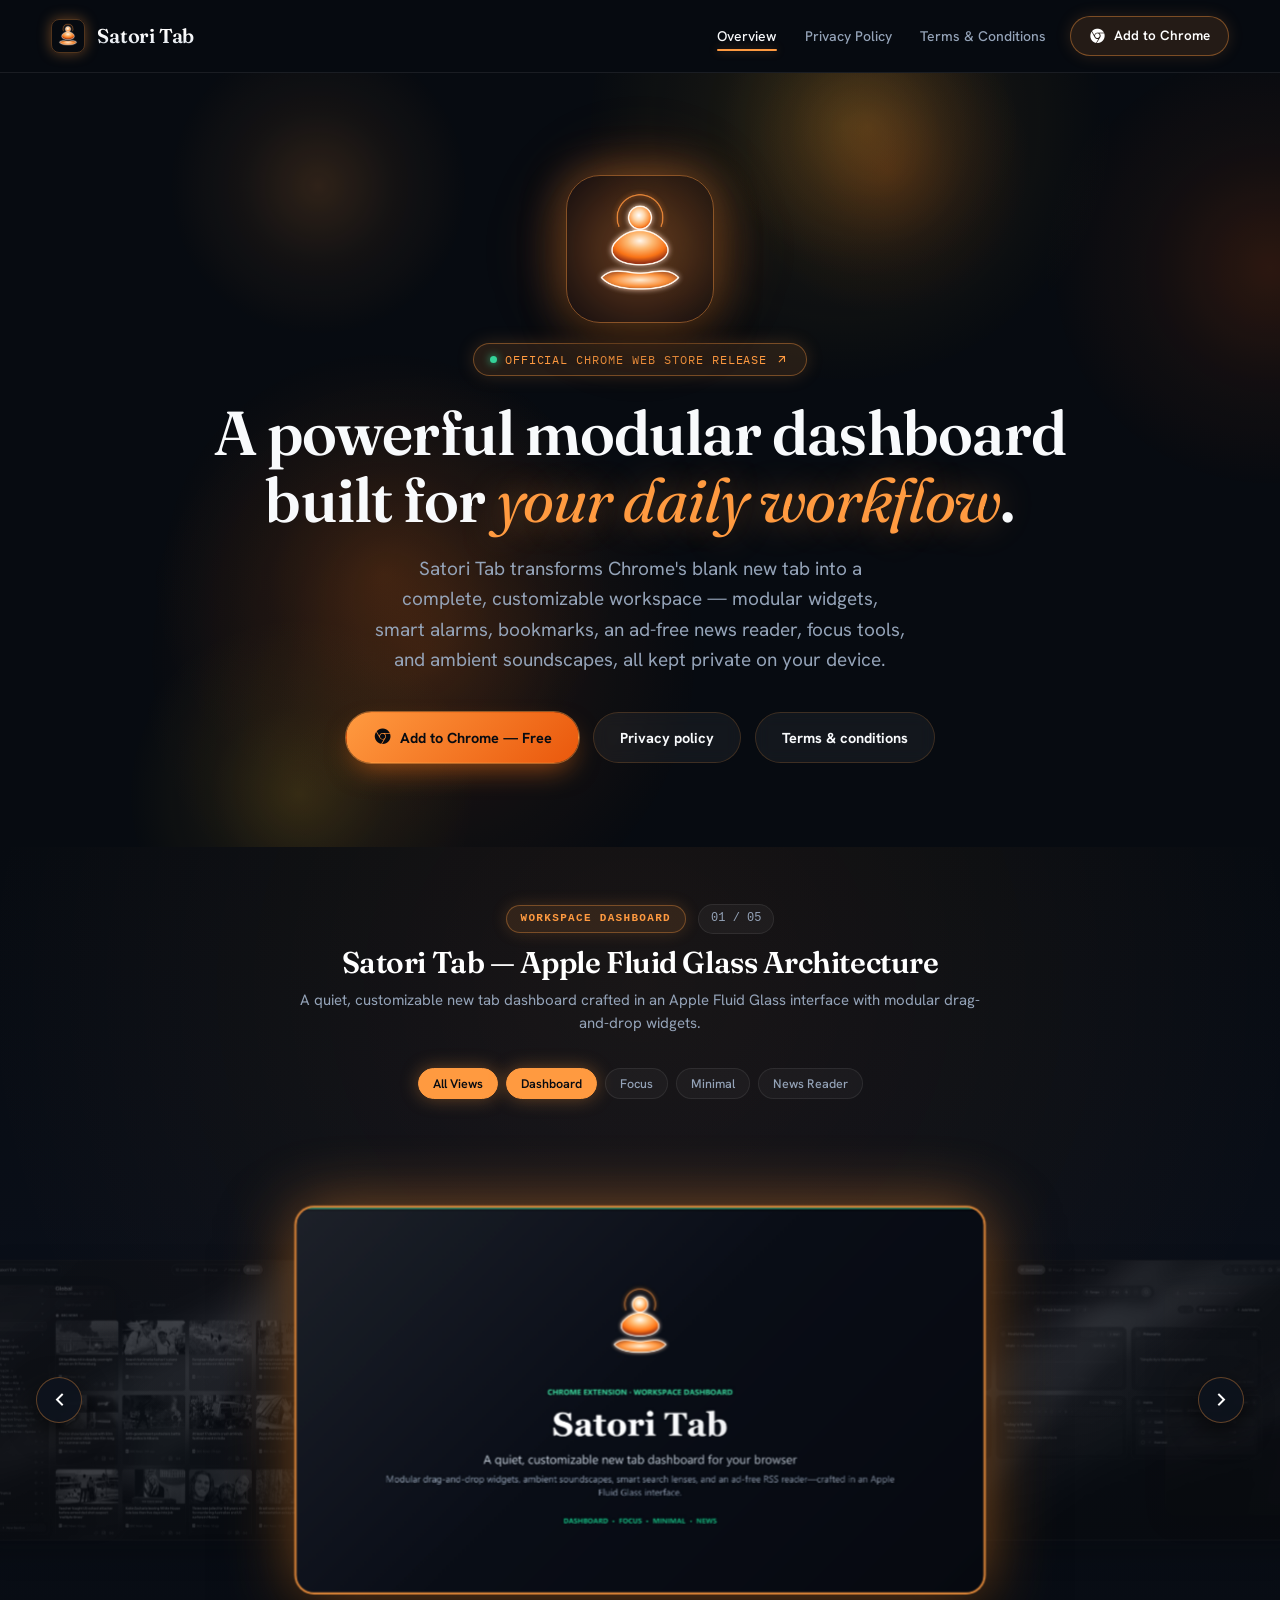
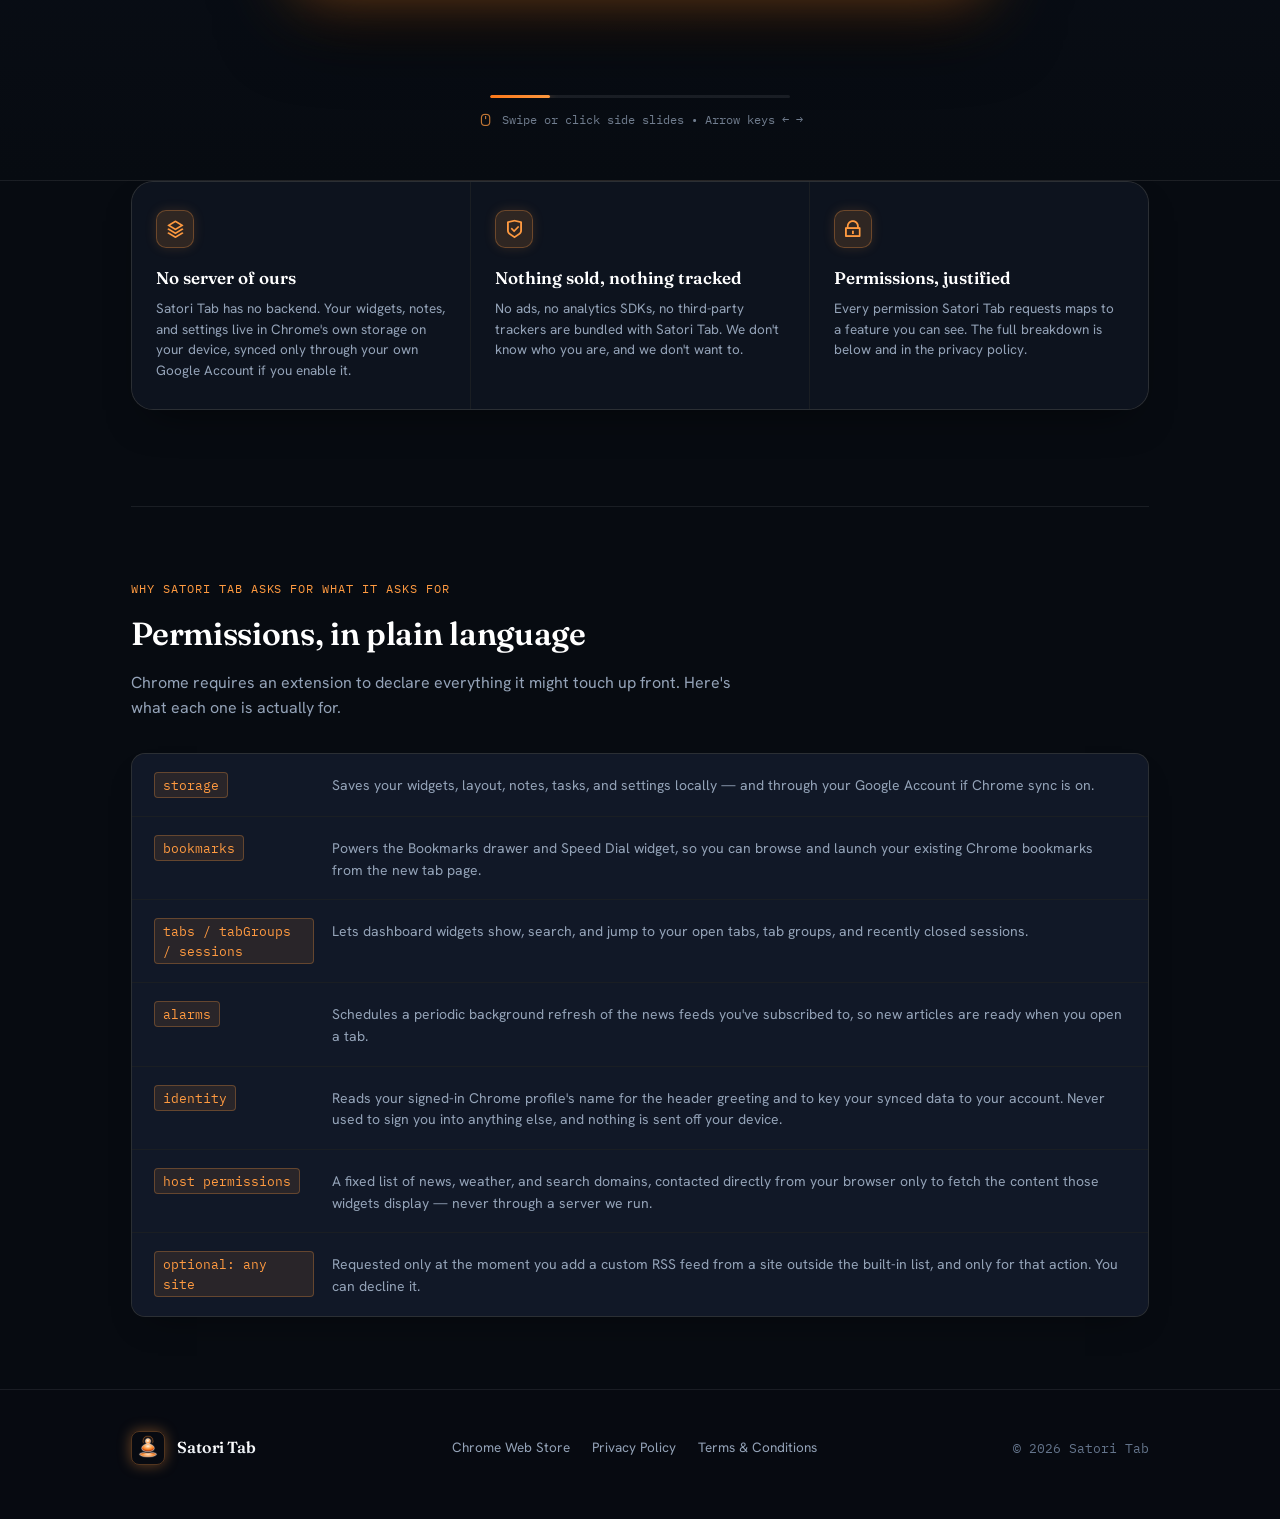
==== commit 243b3be7: "feat: reduce showcase to 5 core 2K tab views with clean coverflow and purged old slides" ====
--- a/index.html
+++ b/index.html
@@ -61,7 +61,7 @@
     </div>
   </header>
 
-  <!-- Horizontal Cover Flow Feature Showcase (50 PPT Slides) -->
+  <!-- Horizontal Cover Flow Feature Showcase (5 Tab Views) -->
   <section class="showcase-section" id="feature-showcase" aria-label="Feature Showcase Cover Flow">
     <div class="wrap showcase-wrap">
       
@@ -69,7 +69,7 @@
       <div class="showcase-header" id="showcase-text-wrap">
         <div class="showcase-meta-row">
           <span class="showcase-kicker-pill" id="showcase-category">WORKSPACE DASHBOARD</span>
-          <span class="showcase-counter" id="showcase-counter">01 / 50</span>
+          <span class="showcase-counter" id="showcase-counter">01 / 05</span>
         </div>
         <h2 class="showcase-title" id="showcase-title">Satori Tab — Apple Fluid Glass Architecture</h2>
         <p class="showcase-desc" id="showcase-desc">A quiet, customizable new tab dashboard crafted in an Apple Fluid Glass interface with modular drag-and-drop widgets.</p>
@@ -77,13 +77,10 @@
 
       <!-- Category Jump Filter Pills -->
       <div class="showcase-pills-bar" aria-label="Feature categories">
-        <button class="showcase-pill active" data-category="ALL">All 50 Slides</button>
-        <button class="showcase-pill" data-category="WORKSPACE DASHBOARD">Workspace</button>
-        <button class="showcase-pill" data-category="SMART SEARCH">Smart Search</button>
-        <button class="showcase-pill" data-category="BOOKMARKS &amp; TABS">Bookmarks</button>
-        <button class="showcase-pill" data-category="WIDGETS &amp; WORKSPACES">Widgets</button>
-        <button class="showcase-pill" data-category="CUSTOMIZATION &amp; THEMES">Themes</button>
-        <button class="showcase-pill" data-category="FOCUS &amp; MINDFULNESS">Focus &amp; Zen</button>
+        <button class="showcase-pill active" data-category="ALL">All Views</button>
+        <button class="showcase-pill" data-category="WORKSPACE DASHBOARD">Dashboard</button>
+        <button class="showcase-pill" data-category="FOCUS &amp; ZEN">Focus</button>
+        <button class="showcase-pill" data-category="MINIMAL ZEN">Minimal</button>
         <button class="showcase-pill" data-category="RSS NEWS READER">News Reader</button>
       </div>
 
--- a/assets/style.css
+++ b/assets/style.css
@@ -686,6 +686,8 @@
   object-fit: cover;
   display: block;
   pointer-events: none;
+  image-rendering: -webkit-optimize-contrast;
+  image-rendering: crisp-edges;
 }
 
 .coverflow-card .card-gloss {
